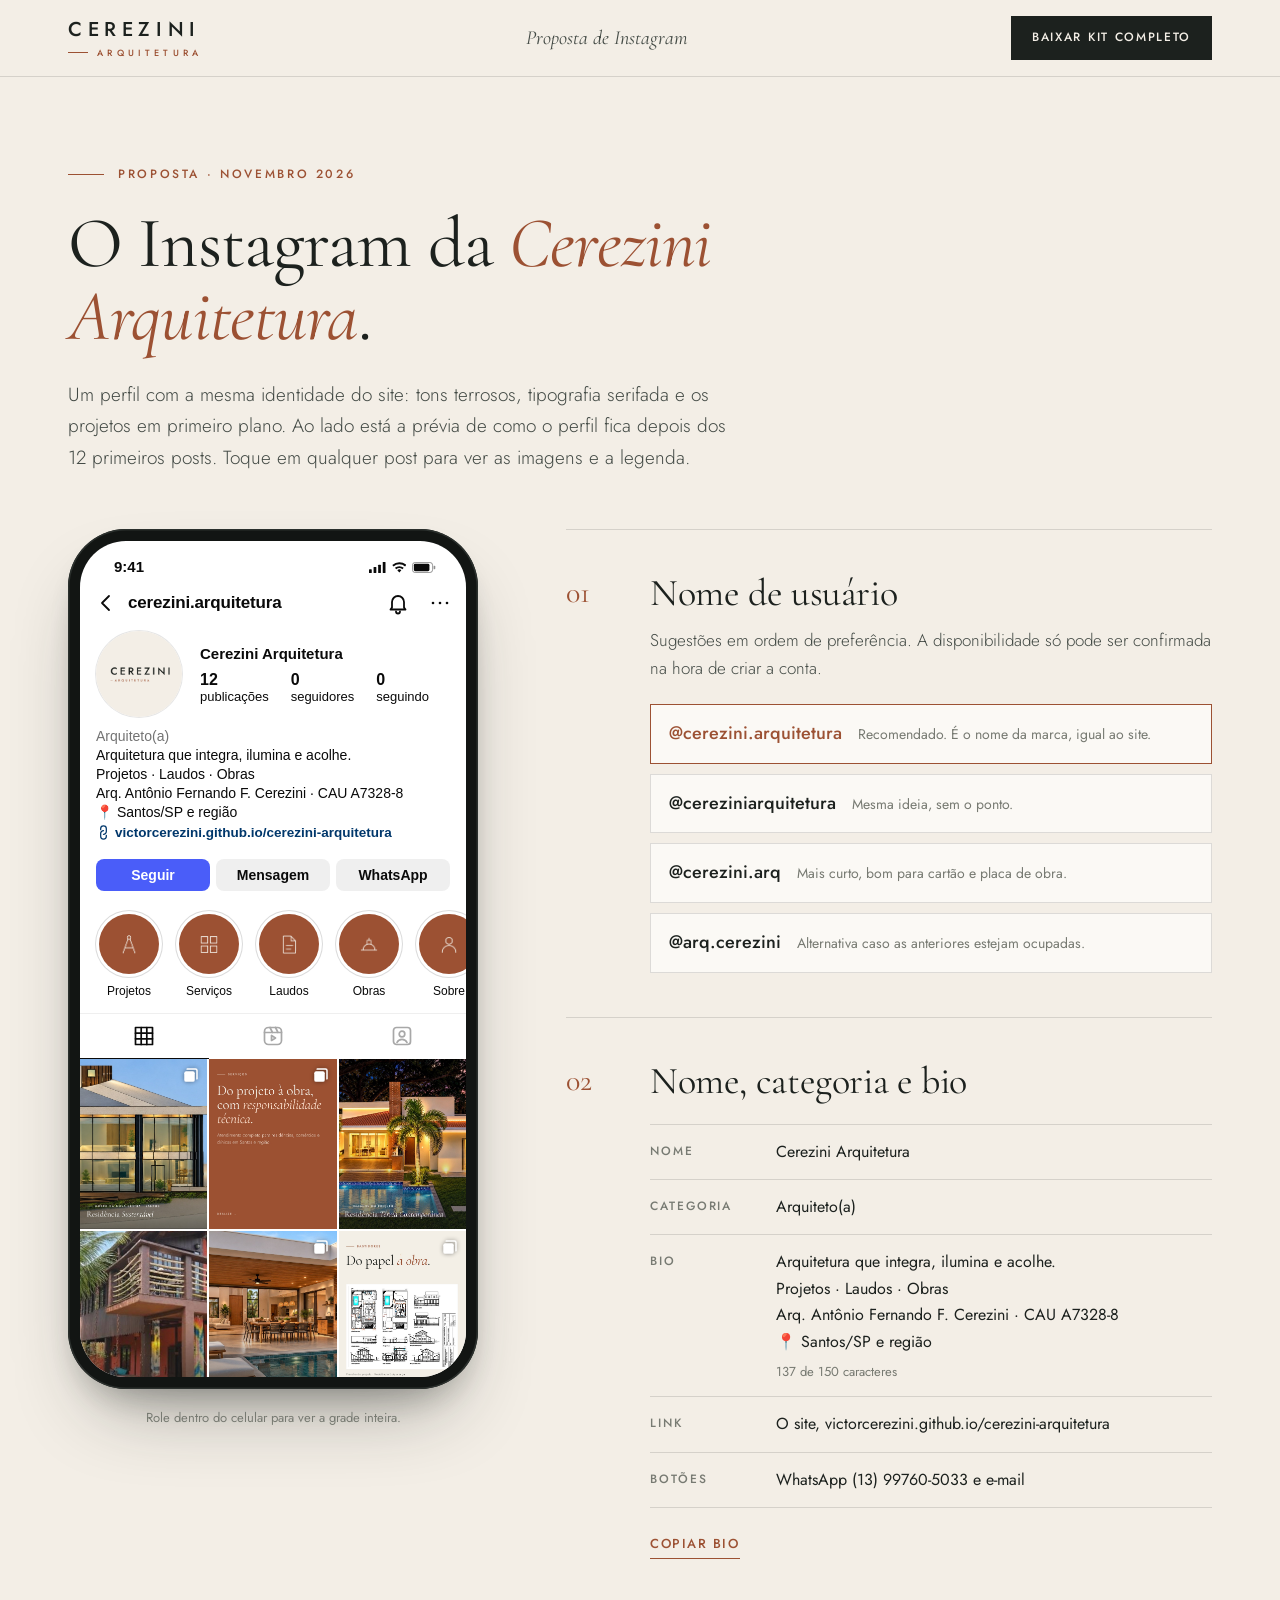
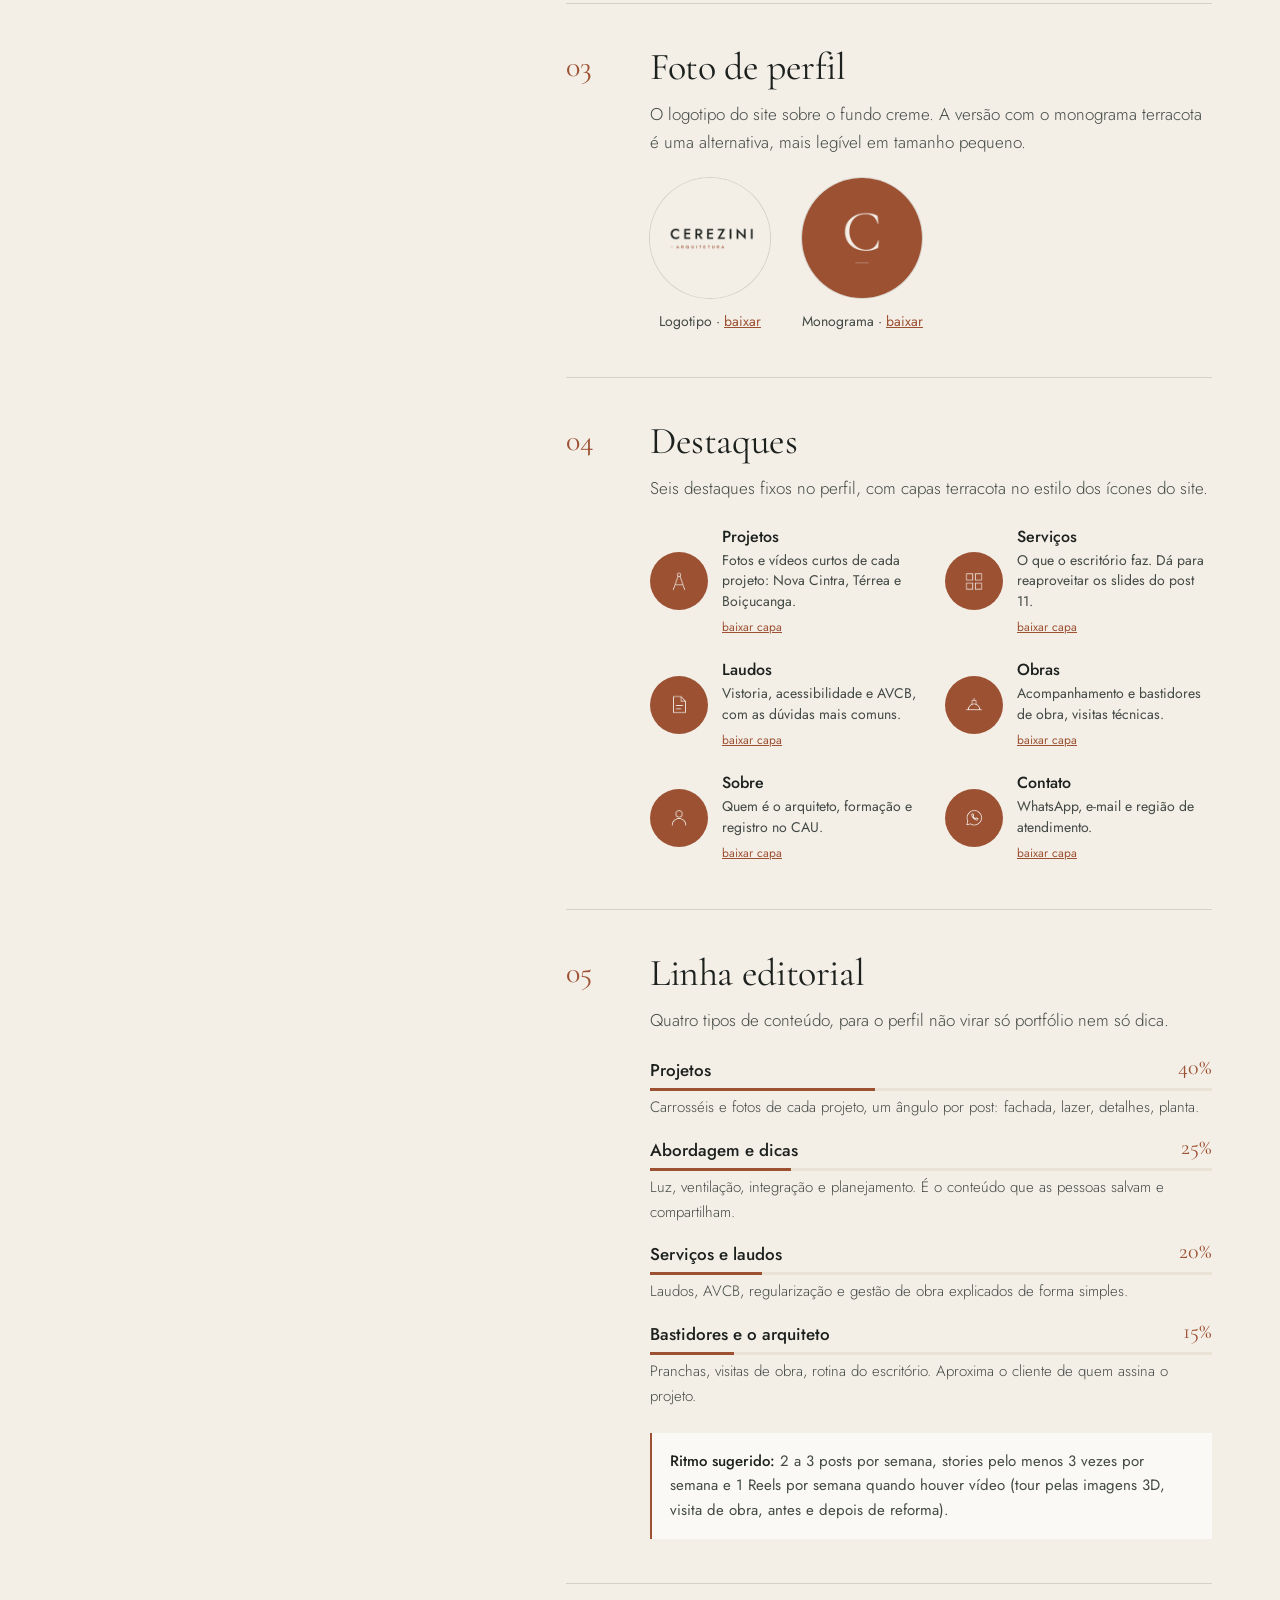
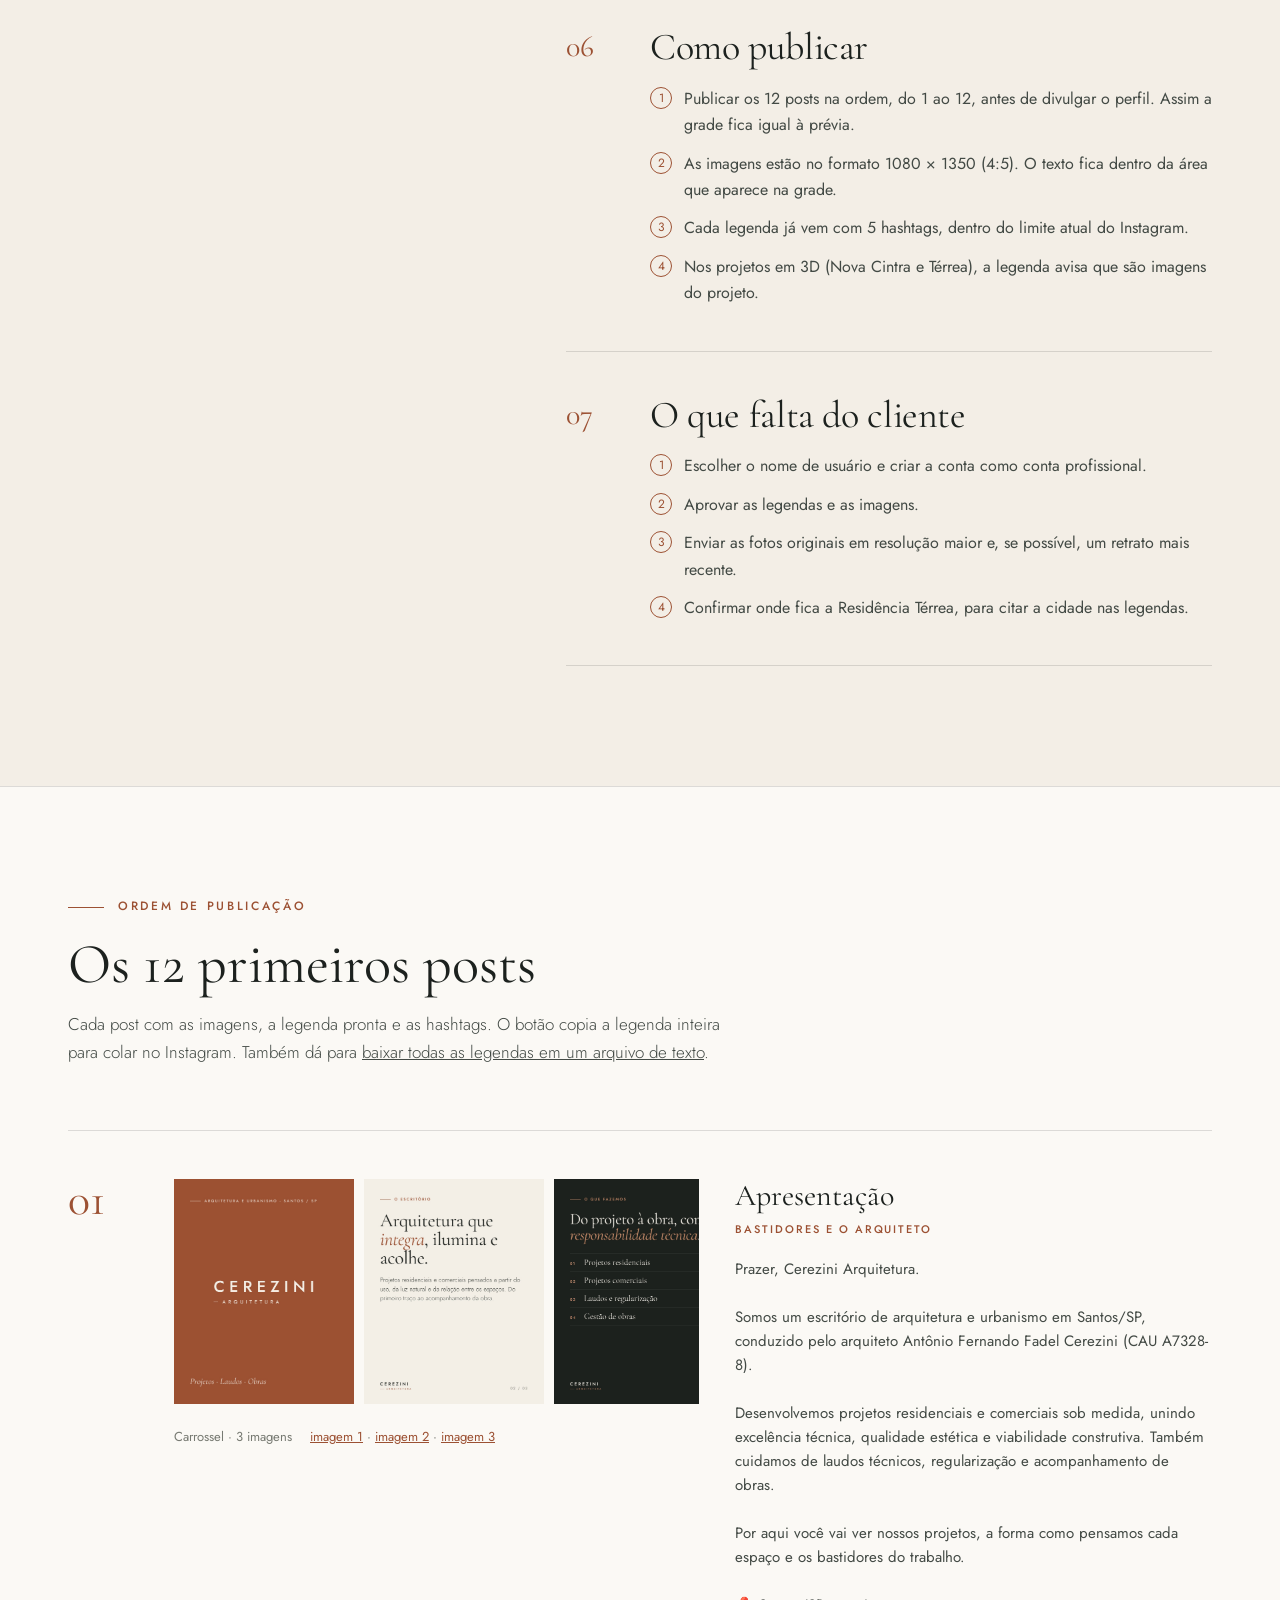
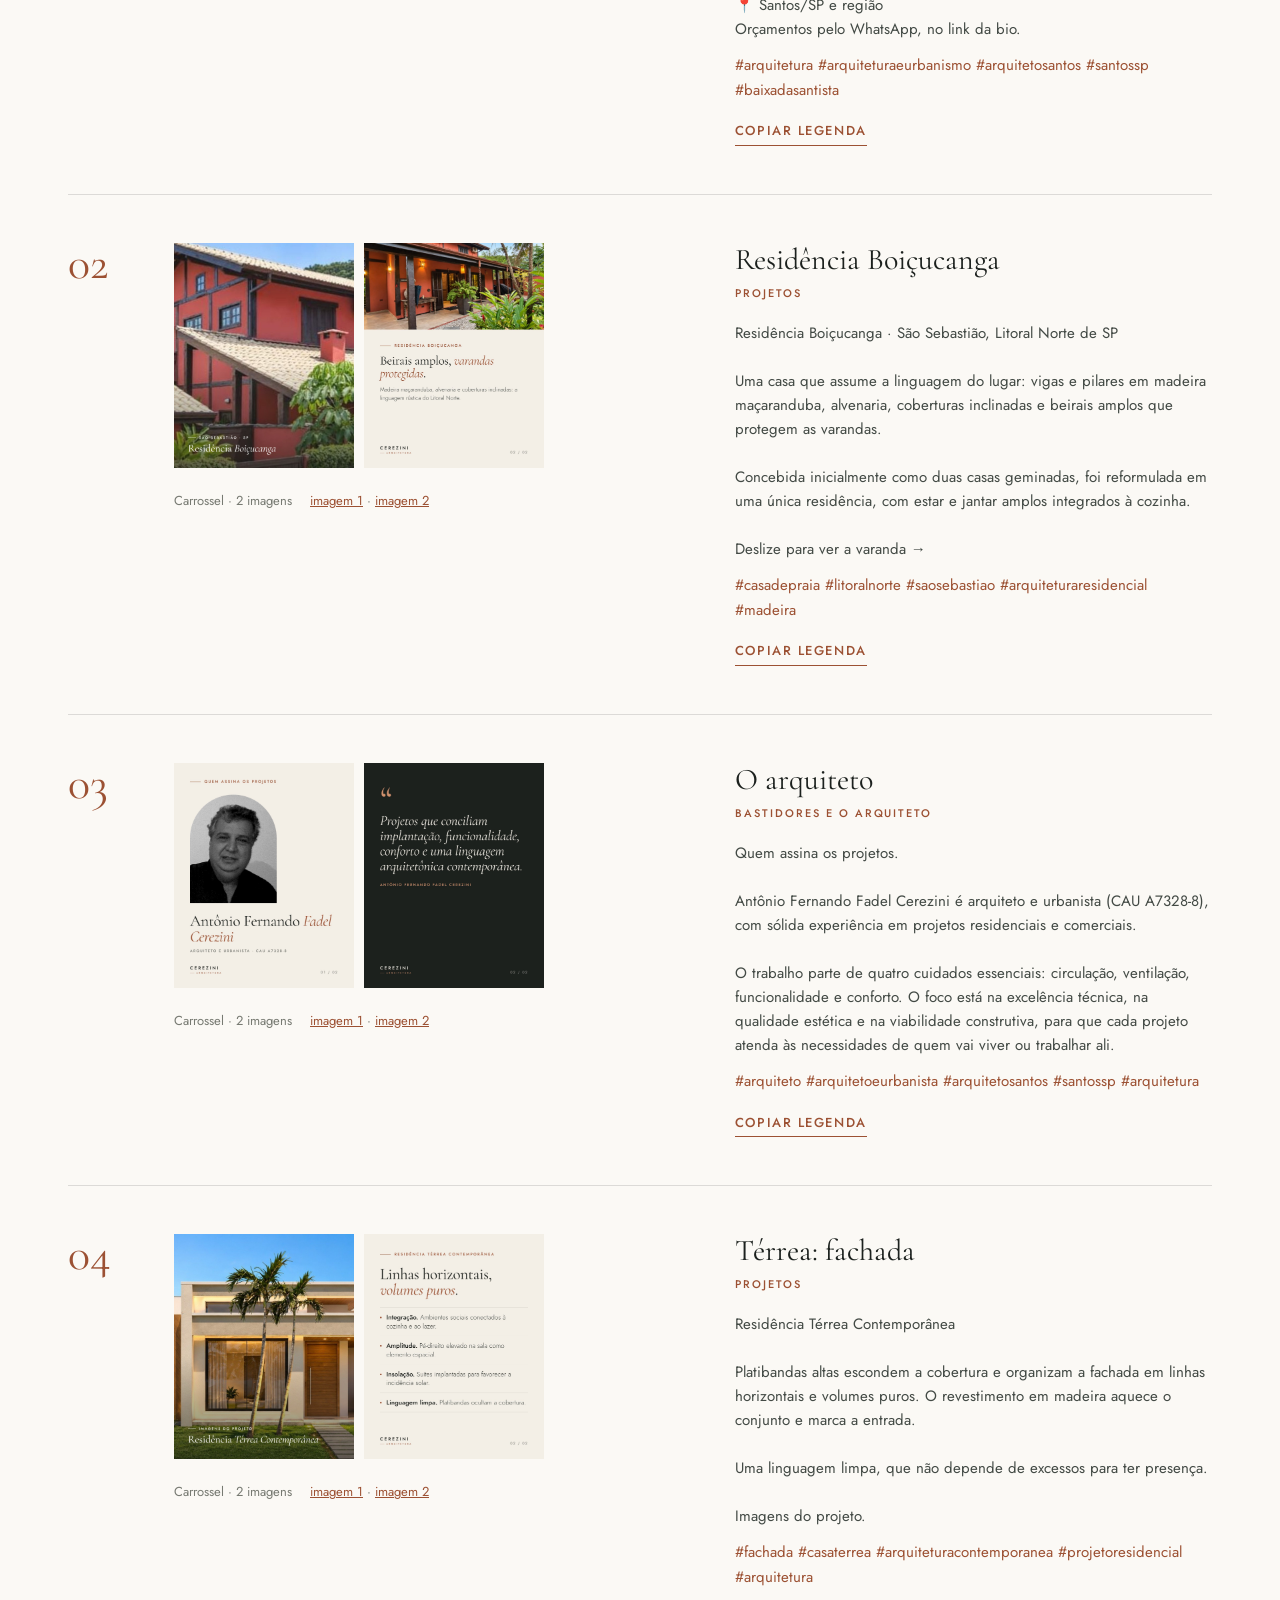
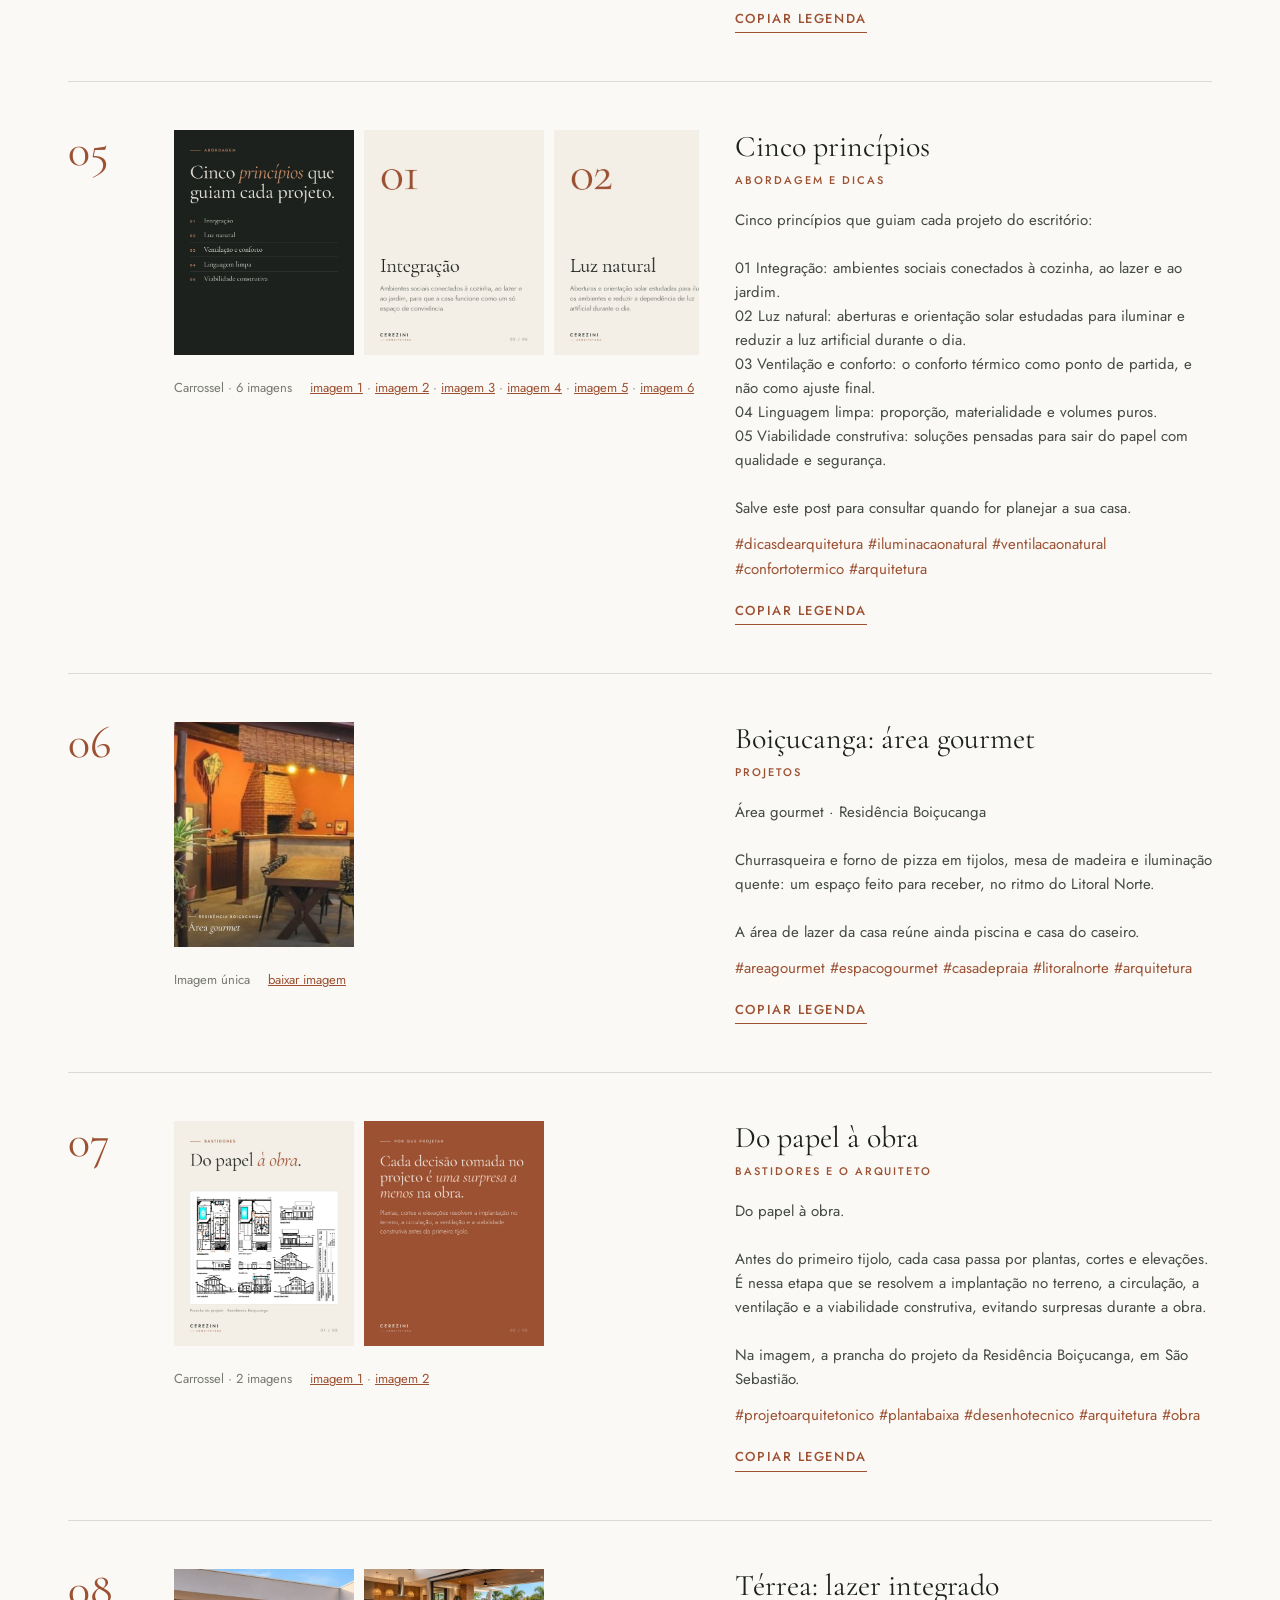
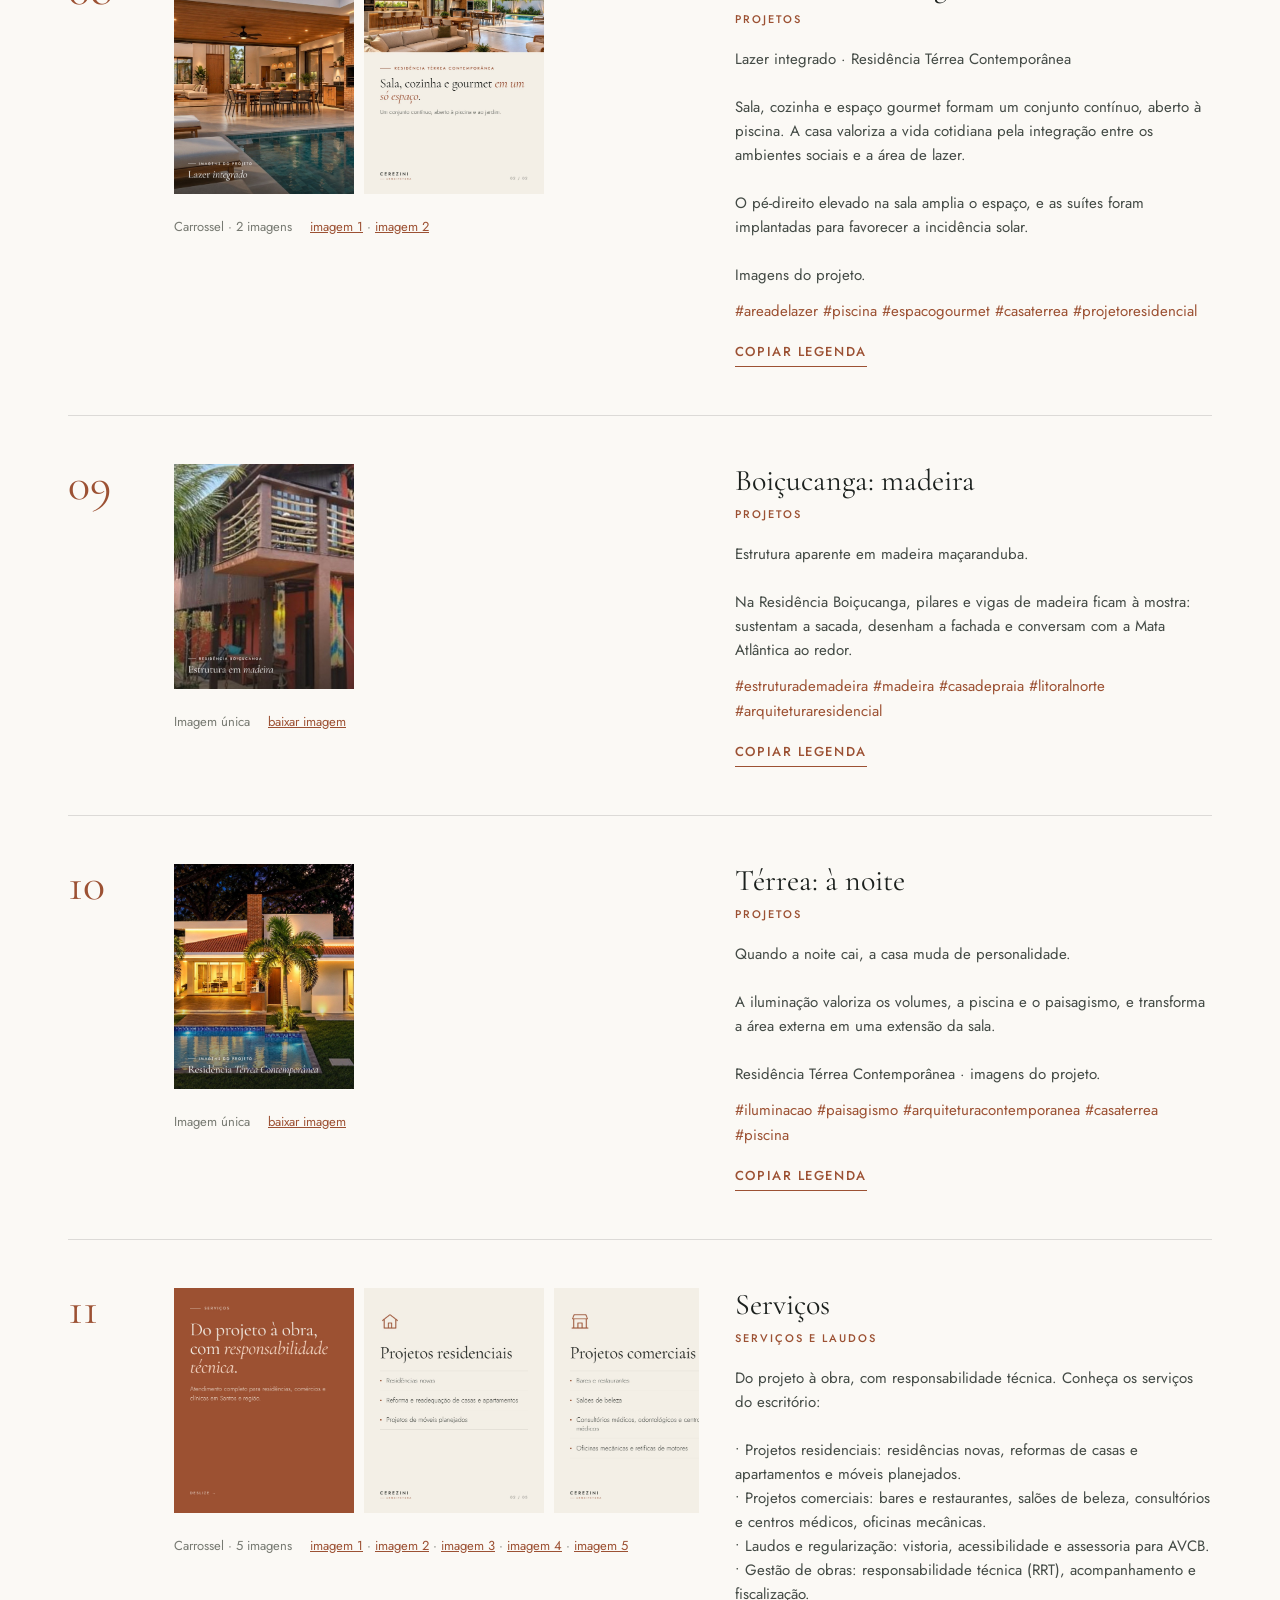
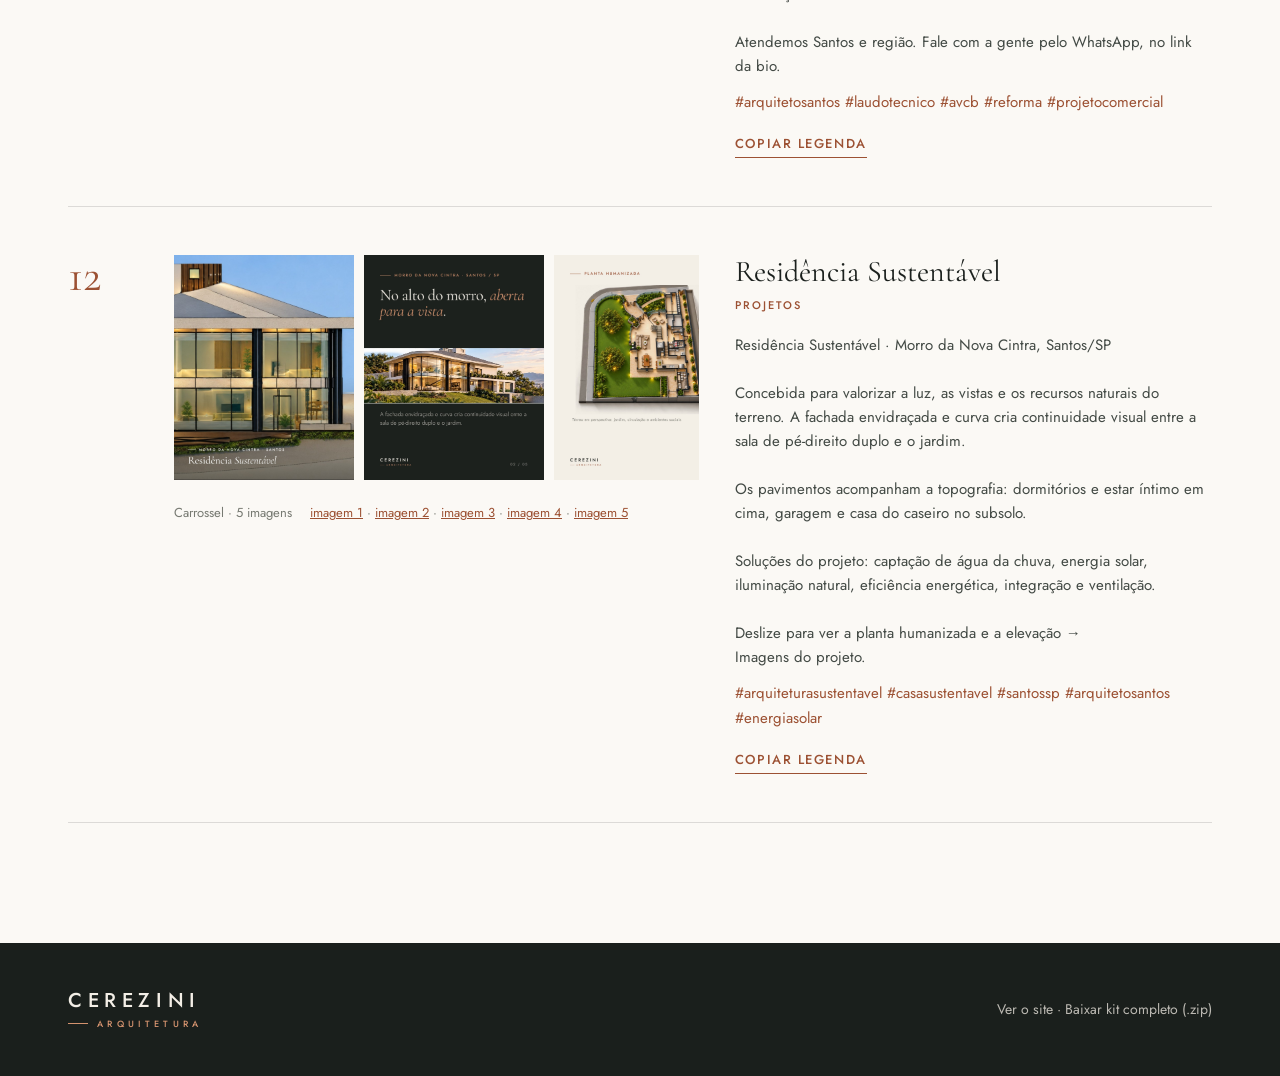
==== instagram/index.html @ b46737a7 "Adiciona a proposta de Instagram em /instagram Prévia do perfil num celular, com a grade dos 12 prim" ====
<!doctype html>
<html lang="pt-BR">
<head>
  <meta charset="utf-8">
  <meta name="viewport" content="width=device-width, initial-scale=1">
  <title>Instagram | Cerezini Arquitetura</title>
  <meta name="description" content="Proposta de perfil no Instagram para a Cerezini Arquitetura: nome de usuário, bio, destaques e os 12 primeiros posts com legendas.">
  <meta name="robots" content="noindex">
  <link rel="preconnect" href="https://fonts.googleapis.com">
  <link rel="preconnect" href="https://fonts.gstatic.com" crossorigin>
  <link href="https://fonts.googleapis.com/css2?family=Cormorant+Garamond:ital,wght@0,400;0,500;1,400&family=Jost:wght@300;400;500&display=swap" rel="stylesheet">
  <link rel="stylesheet" href="css/instagram.css">
</head>
<body>

  <header class="topbar">
    <div class="wrap topbar-inner">
      <a href="../" class="brand" aria-label="Voltar ao site da Cerezini Arquitetura">
        <span class="brand-name">Cerezini</span>
        <span class="brand-sub">Arquitetura</span>
      </a>
      <p class="topbar-tag">Proposta de Instagram</p>
      <a class="btn btn-dark btn-sm" href="kit/cerezini-instagram-kit.zip" download>Baixar kit<span class="btn-long">&nbsp;completo</span></a>
    </div>
  </header>

  <main>
    <section class="wrap intro">
      <p class="eyebrow">Proposta · Novembro 2026</p>
      <h1>O Instagram da <em>Cerezini Arquitetura</em>.</h1>
      <p class="intro-lead">Um perfil com a mesma identidade do site: tons terrosos, tipografia serifada e os projetos em primeiro plano. Ao lado está a prévia de como o perfil fica depois dos 12 primeiros posts. Toque em qualquer post para ver as imagens e a legenda.</p>
    </section>

    <section class="wrap stage">
      <!-- Celular com a prévia do perfil -->
      <div class="phone-col">
        <div class="phone" aria-label="Prévia do perfil no Instagram">
          <div class="phone-screen">
            <div class="ig" id="ig">
              <div class="ig-status" aria-hidden="true">
                <span>9:41</span>
                <span class="ig-status-icons">
                  <svg viewBox="0 0 18 12"><rect x="0" y="8" width="3" height="4" rx=".6"/><rect x="5" y="5.5" width="3" height="6.5" rx=".6"/><rect x="10" y="3" width="3" height="9" rx=".6"/><rect x="15" y="0" width="3" height="12" rx=".6"/></svg>
                  <svg viewBox="0 0 16 12"><path d="M8 11.5l2.2-2.6a3.3 3.3 0 0 0-4.4 0zM3.2 6.4l1.4 1.6a5.2 5.2 0 0 1 6.8 0l1.4-1.6a7.3 7.3 0 0 0-9.6 0zM.3 3.2l1.4 1.6a9.6 9.6 0 0 1 12.6 0l1.4-1.6a11.7 11.7 0 0 0-15.4 0z"/></svg>
                  <svg viewBox="0 0 26 12"><rect x=".5" y=".5" width="22" height="11" rx="3" fill="none" stroke="currentColor" opacity=".45"/><rect x="2" y="2" width="17" height="8" rx="1.6"/><rect x="23.6" y="4" width="1.8" height="4" rx=".8" opacity=".45"/></svg>
                </span>
              </div>

              <div class="ig-nav">
                <svg class="ig-ico" viewBox="0 0 24 24"><path d="M15 5l-7 7 7 7"/></svg>
                <strong class="ig-handle" data-bind="handle"></strong>
                <span class="ig-nav-right">
                  <svg class="ig-ico" viewBox="0 0 24 24"><path d="M6 16.5V11a6 6 0 0 1 12 0v5.5l1.5 2h-15z"/><path d="M10 20.5a2 2 0 0 0 4 0"/></svg>
                  <svg class="ig-ico" viewBox="0 0 24 24"><circle cx="5" cy="12" r="1.3"/><circle cx="12" cy="12" r="1.3"/><circle cx="19" cy="12" r="1.3"/></svg>
                </span>
              </div>

              <div class="ig-head">
                <img class="ig-avatar" data-bind-src="avatar" alt="Foto de perfil com o logotipo Cerezini Arquitetura" width="86" height="86">
                <div class="ig-head-right">
                  <strong class="ig-name" data-bind="name"></strong>
                  <ul class="ig-stats">
                    <li><b id="ig-count">12</b>publicações</li>
                    <li><b>0</b>seguidores</li>
                    <li><b>0</b>seguindo</li>
                  </ul>
                </div>
              </div>

              <div class="ig-bio">
                <p class="ig-cat" data-bind="category"></p>
                <p class="ig-bio-text" data-bind="bio"></p>
                <a class="ig-link" data-bind-href="linkUrl" target="_blank" rel="noopener">
                  <svg viewBox="0 0 24 24"><path d="M10 14a4.5 4.5 0 0 0 6.4 0l3-3a4.5 4.5 0 0 0-6.4-6.4l-1 1"/><path d="M14 10a4.5 4.5 0 0 0-6.4 0l-3 3a4.5 4.5 0 0 0 6.4 6.4l1-1"/></svg>
                  <span data-bind="link"></span>
                </a>
              </div>

              <div class="ig-actions">
                <button type="button" class="ig-btn ig-btn-primary">Seguir</button>
                <button type="button" class="ig-btn">Mensagem</button>
                <a class="ig-btn" data-bind-href="whatsapp" target="_blank" rel="noopener">WhatsApp</a>
              </div>

              <ul class="ig-highlights" id="ig-highlights"></ul>

              <div class="ig-tabs" aria-hidden="true">
                <span class="on"><svg viewBox="0 0 24 24"><rect x="3.5" y="3.5" width="17" height="17"/><path d="M9.2 3.5v17M14.8 3.5v17M3.5 9.2h17M3.5 14.8h17"/></svg></span>
                <span><svg viewBox="0 0 24 24"><rect x="3.5" y="3.5" width="17" height="17" rx="4"/><path d="M3.5 8.5h17M9 3.5l2.5 5M14.5 3.5l2.5 5"/><path d="M10.5 11.5v5l4-2.5z"/></svg></span>
                <span><svg viewBox="0 0 24 24"><rect x="3.5" y="3.5" width="17" height="17" rx="3"/><circle cx="12" cy="10" r="2.8"/><path d="M7 18.5a5.5 5.5 0 0 1 10 0"/></svg></span>
              </div>

              <div class="ig-grid" id="ig-grid"></div>
            </div>
          </div>
        </div>
        <p class="phone-note">Role dentro do celular para ver a grade inteira.</p>
      </div>

      <!-- Proposta -->
      <div class="plan">
        <article class="block">
          <span class="block-num">01</span>
          <div>
            <h2>Nome de usuário</h2>
            <p>Sugestões em ordem de preferência. A disponibilidade só pode ser confirmada na hora de criar a conta.</p>
            <ol class="handles" id="handles"></ol>
          </div>
        </article>

        <article class="block">
          <span class="block-num">02</span>
          <div>
            <h2>Nome, categoria e bio</h2>
            <dl class="fields">
              <div><dt>Nome</dt><dd data-bind="name"></dd></div>
              <div><dt>Categoria</dt><dd data-bind="category"></dd></div>
              <div><dt>Bio</dt><dd><span class="bio-pre" data-bind="bio"></span><small id="bio-count"></small></dd></div>
              <div><dt>Link</dt><dd>O site, <span data-bind="link"></span></dd></div>
              <div><dt>Botões</dt><dd>WhatsApp (13) 99760-5033 e e-mail</dd></div>
            </dl>
            <button type="button" class="link-btn" data-copy="bio">Copiar bio</button>
          </div>
        </article>

        <article class="block">
          <span class="block-num">03</span>
          <div>
            <h2>Foto de perfil</h2>
            <p>O logotipo do site sobre o fundo creme. A versão com o monograma terracota é uma alternativa, mais legível em tamanho pequeno.</p>
            <div class="avatars">
              <figure><img src="perfil/perfil.png" alt="Foto de perfil com o logotipo Cerezini Arquitetura em fundo creme" width="120" height="120" loading="lazy"><figcaption>Logotipo · <a href="perfil/perfil.png" download>baixar</a></figcaption></figure>
              <figure><img src="perfil/perfil-monograma.png" alt="Foto de perfil alternativa com a letra C em fundo terracota" width="120" height="120" loading="lazy"><figcaption>Monograma · <a href="perfil/perfil-monograma.png" download>baixar</a></figcaption></figure>
            </div>
          </div>
        </article>

        <article class="block">
          <span class="block-num">04</span>
          <div>
            <h2>Destaques</h2>
            <p>Seis destaques fixos no perfil, com capas terracota no estilo dos ícones do site.</p>
            <ul class="hl-list" id="hl-list"></ul>
          </div>
        </article>

        <article class="block">
          <span class="block-num">05</span>
          <div>
            <h2>Linha editorial</h2>
            <p>Quatro tipos de conteúdo, para o perfil não virar só portfólio nem só dica.</p>
            <ul class="pillars" id="pillars"></ul>
            <p class="rhythm"><strong>Ritmo sugerido:</strong> 2 a 3 posts por semana, stories pelo menos 3 vezes por semana e 1 Reels por semana quando houver vídeo (tour pelas imagens 3D, visita de obra, antes e depois de reforma).</p>
          </div>
        </article>

        <article class="block">
          <span class="block-num">06</span>
          <div>
            <h2>Como publicar</h2>
            <ul class="steps">
              <li>Publicar os 12 posts na ordem, do 1 ao 12, antes de divulgar o perfil. Assim a grade fica igual à prévia.</li>
              <li>As imagens estão no formato 1080 × 1350 (4:5). O texto fica dentro da área que aparece na grade.</li>
              <li>Cada legenda já vem com 5 hashtags, dentro do limite atual do Instagram.</li>
              <li>Nos projetos em 3D (Nova Cintra e Térrea), a legenda avisa que são imagens do projeto.</li>
            </ul>
          </div>
        </article>

        <article class="block">
          <span class="block-num">07</span>
          <div>
            <h2>O que falta do cliente</h2>
            <ul class="steps">
              <li>Escolher o nome de usuário e criar a conta como conta profissional.</li>
              <li>Aprovar as legendas e as imagens.</li>
              <li>Enviar as fotos originais em resolução maior e, se possível, um retrato mais recente.</li>
              <li>Confirmar onde fica a Residência Térrea, para citar a cidade nas legendas.</li>
            </ul>
          </div>
        </article>
      </div>
    </section>

    <!-- Posts com legendas -->
    <section class="posts-section">
      <div class="wrap">
        <header class="posts-head">
          <p class="eyebrow">Ordem de publicação</p>
          <h2>Os 12 primeiros posts</h2>
          <p>Cada post com as imagens, a legenda pronta e as hashtags. O botão copia a legenda inteira para colar no Instagram. Também dá para <a href="kit/perfil-e-legendas.txt" download>baixar todas as legendas em um arquivo de texto</a>.</p>
        </header>
        <ol class="post-list" id="post-list"></ol>
      </div>
    </section>
  </main>

  <footer class="foot">
    <div class="wrap foot-inner">
      <a href="../" class="brand brand-light" aria-label="Cerezini Arquitetura">
        <span class="brand-name">Cerezini</span>
        <span class="brand-sub">Arquitetura</span>
      </a>
      <p><a href="../">Ver o site</a> · <a href="kit/cerezini-instagram-kit.zip" download>Baixar kit completo (.zip)</a></p>
    </div>
  </footer>

  <!-- Visualizador de post -->
  <div class="viewer" id="viewer" hidden>
    <div class="viewer-backdrop" data-close></div>
    <div class="viewer-box" role="dialog" aria-modal="true" aria-labelledby="viewer-title">
      <div class="viewer-media">
        <div class="viewer-track" id="viewer-track"></div>
        <button type="button" class="viewer-arrow prev" id="viewer-prev" aria-label="Imagem anterior"><svg viewBox="0 0 24 24"><path d="M15 5l-7 7 7 7"/></svg></button>
        <button type="button" class="viewer-arrow next" id="viewer-next" aria-label="Próxima imagem"><svg viewBox="0 0 24 24"><path d="M9 5l7 7-7 7"/></svg></button>
        <div class="viewer-dots" id="viewer-dots"></div>
      </div>
      <div class="viewer-side">
        <div class="viewer-user">
          <img data-bind-src="avatar" alt="" width="32" height="32">
          <strong data-bind="handle"></strong>
          <span class="viewer-num" id="viewer-num"></span>
        </div>
        <h3 class="sr-only" id="viewer-title"></h3>
        <div class="viewer-caption" id="viewer-caption"></div>
        <div class="viewer-tools">
          <button type="button" class="link-btn" id="viewer-copy">Copiar legenda</button>
        </div>
      </div>
      <button type="button" class="viewer-close" data-close aria-label="Fechar"><svg viewBox="0 0 24 24"><path d="M6 6l12 12M18 6L6 18"/></svg></button>
    </div>
  </div>

  <div class="toast" id="toast" role="status" aria-live="polite"></div>

  <script src="js/data.js"></script>
  <script src="js/instagram.js"></script>
</body>
</html>
---- instagram/css/instagram.css ----
/* =========================================================
   Cerezini Arquitetura — Proposta de Instagram
   Mesma identidade do site: creme, terracota, serifada
   ========================================================= */

:root {
  --paper:      #F3EEE6;
  --paper-2:    #EAE2D5;
  --paper-3:    #FBF9F5;
  --ink:        #1C211E;
  --ink-2:      #434A45;
  --muted:      #777A72;
  --terra:      #9C5133;
  --terra-dark: #7E3F27;
  --terra-soft: #D3926E;
  --dark:       #1A1F1C;
  --line:       rgba(28, 33, 30, .14);

  --serif: "Cormorant Garamond", "Times New Roman", serif;
  --sans:  "Jost", "Helvetica Neue", Arial, sans-serif;
  --ui:    -apple-system, BlinkMacSystemFont, "Segoe UI", Roboto, Helvetica, Arial, sans-serif;
  --ease:  cubic-bezier(.2, .7, .2, 1);
}

*, *::before, *::after { box-sizing: border-box; }
html { -webkit-text-size-adjust: 100%; }
body {
  margin: 0;
  background: var(--paper);
  color: var(--ink);
  font-family: var(--sans);
  font-size: 17px;
  line-height: 1.65;
  -webkit-font-smoothing: antialiased;
}
img { display: block; max-width: 100%; height: auto; }
a { color: inherit; }
ul, ol { list-style: none; margin: 0; padding: 0; }
h1, h2, h3, p, figure, dl, dd { margin: 0; }
button { font: inherit; color: inherit; }
.sr-only { position: absolute; width: 1px; height: 1px; overflow: hidden; clip: rect(0 0 0 0); white-space: nowrap; }

.wrap { width: 100%; max-width: 1240px; margin: 0 auto; padding: 0 48px; }

/* ---------- Marca ---------- */
.brand { display: inline-flex; flex-direction: column; align-items: flex-start; line-height: 1; text-decoration: none; color: var(--ink); }
.brand-name { font-weight: 500; font-size: 20px; letter-spacing: .28em; margin-right: -.28em; text-transform: uppercase; }
.brand-sub { display: flex; align-items: center; gap: 9px; margin-top: 8px; font-size: 9px; font-weight: 500; letter-spacing: .48em; text-transform: uppercase; color: var(--terra); }
.brand-sub::before { content: ""; width: 20px; height: 1px; background: currentColor; }
.brand-light { color: var(--paper); }
.brand-light .brand-sub { color: var(--terra-soft); }

/* ---------- Botões ---------- */
.btn {
  display: inline-flex; align-items: center; justify-content: center;
  padding: 14px 26px; border: 1px solid transparent;
  font-size: 13px; font-weight: 500; letter-spacing: .14em; text-transform: uppercase;
  text-decoration: none; cursor: pointer; transition: background .3s, color .3s;
}
.btn-sm { padding: 11px 20px; font-size: 12px; }
.btn-dark { background: var(--ink); color: var(--paper); }
.btn-dark:hover { background: var(--terra); }
.link-btn {
  background: none; border: 0; padding: 0; cursor: pointer;
  font-size: 13px; font-weight: 500; letter-spacing: .12em; text-transform: uppercase;
  color: var(--terra); border-bottom: 1px solid currentColor; padding-bottom: 3px;
}
.link-btn:hover { color: var(--terra-dark); }

.eyebrow {
  display: flex; align-items: center; gap: 14px;
  font-size: 12px; font-weight: 500; letter-spacing: .22em; text-transform: uppercase; color: var(--terra);
}
.eyebrow::before { content: ""; width: 36px; height: 1px; background: currentColor; }

/* ---------- Topo ---------- */
.topbar { border-bottom: 1px solid var(--line); background: var(--paper); position: sticky; top: 0; z-index: 20; }
.topbar-inner { display: flex; align-items: center; justify-content: space-between; gap: 24px; height: 76px; }
.topbar-tag { font-family: var(--serif); font-style: italic; font-size: 20px; color: var(--ink-2); }

/* ---------- Intro ---------- */
.intro { padding-top: 88px; padding-bottom: 56px; }
.intro h1 { font-family: var(--serif); font-weight: 400; font-size: clamp(40px, 5.6vw, 76px); line-height: 1.02; letter-spacing: -.012em; margin-top: 22px; max-width: 900px; }
.intro h1 em { font-style: italic; color: var(--terra); }
.intro-lead { margin-top: 26px; max-width: 680px; color: var(--ink-2); font-weight: 300; font-size: 19px; }

/* ---------- Palco: celular + proposta ---------- */
.stage { display: grid; grid-template-columns: 410px 1fr; gap: 88px; align-items: start; padding-bottom: 120px; }
.phone-col { position: sticky; top: 104px; min-width: 0; }
.phone {
  width: 410px; height: 860px; padding: 12px;
  background: #121513; border-radius: 58px;
  box-shadow: 0 0 0 1.5px #2b302d inset, 0 40px 80px -30px rgba(28, 33, 30, .45), 0 18px 36px -18px rgba(28, 33, 30, .35);
}
.phone-screen { width: 100%; height: 100%; border-radius: 46px; overflow: hidden; background: #fff; position: relative; }
.phone-note { margin-top: 18px; text-align: center; font-size: 13px; color: var(--muted); }

/* ---------- Interface do perfil ---------- */
.ig { height: 100%; overflow-y: auto; overscroll-behavior: contain; font-family: var(--ui); color: #0a0a0a; font-size: 14px; line-height: 1.35; scrollbar-width: none; }
.ig::-webkit-scrollbar { display: none; }
.ig svg { display: block; }
.ig-status { display: flex; justify-content: space-between; align-items: center; padding: 16px 30px 6px 34px; font-weight: 600; font-size: 15px; }
.ig-status-icons { display: flex; gap: 6px; align-items: center; }
.ig-status-icons svg { height: 11px; width: auto; fill: currentColor; }
.ig-nav { display: flex; align-items: center; gap: 10px; padding: 8px 14px 10px; }
.ig-ico { width: 24px; height: 24px; fill: none; stroke: currentColor; stroke-width: 1.8; stroke-linecap: round; stroke-linejoin: round; }
.ig-nav .ig-ico circle { fill: currentColor; stroke: none; }
.ig-handle { flex: 1; font-size: 17px; font-weight: 700; letter-spacing: -.01em; }
.ig-nav-right { display: flex; gap: 18px; }

.ig-head { display: flex; align-items: center; gap: 18px; padding: 6px 16px 10px; }
.ig-avatar { width: 86px; height: 86px; border-radius: 50%; object-fit: cover; flex: none; box-shadow: 0 0 0 1px rgba(0, 0, 0, .1); }
.ig-head-right { flex: 1; min-width: 0; }
.ig-name { display: block; font-size: 15px; font-weight: 600; margin-bottom: 6px; }
.ig-stats { display: flex; gap: 22px; }
.ig-stats li { display: flex; flex-direction: column; font-size: 13px; line-height: 1.2; }
.ig-stats b { font-size: 16px; font-weight: 600; }

.ig-bio { padding: 0 16px; font-size: 14px; }
.ig-cat { color: #737373; }
.ig-bio-text { white-space: pre-line; }
.ig-link { display: inline-flex; align-items: center; gap: 4px; margin-top: 2px; color: #00376b; font-weight: 600; text-decoration: none; font-size: 13.5px; max-width: 100%; }
.ig-link span { overflow: hidden; text-overflow: ellipsis; white-space: nowrap; }
.ig-link svg { width: 15px; height: 15px; flex: none; fill: none; stroke: currentColor; stroke-width: 2; stroke-linecap: round; transform: rotate(-45deg); }

.ig-actions { display: grid; grid-template-columns: 1fr 1fr 1fr; gap: 6px; padding: 14px 16px 4px; }
.ig-btn { display: flex; align-items: center; justify-content: center; height: 32px; border: 0; border-radius: 8px; background: #efefef; font-family: var(--ui); font-size: 14px; font-weight: 600; text-decoration: none; color: #0a0a0a; cursor: default; }
a.ig-btn { cursor: pointer; }
.ig-btn-primary { background: #4a5df9; color: #fff; }

.ig-highlights { display: flex; gap: 14px; padding: 16px 16px 14px; overflow-x: auto; scrollbar-width: none; }
.ig-highlights::-webkit-scrollbar { display: none; }
.ig-highlights li { flex: none; width: 66px; text-align: center; font-size: 12px; }
.ig-highlights .ring { width: 66px; height: 66px; border-radius: 50%; padding: 3px; box-shadow: 0 0 0 1px #dbdbdb; margin-bottom: 6px; }
.ig-highlights img { width: 100%; height: 100%; border-radius: 50%; object-fit: cover; }

.ig-tabs { display: grid; grid-template-columns: repeat(3, 1fr); border-top: 1px solid #efefef; }
.ig-tabs span { display: flex; justify-content: center; padding: 10px 0; color: #a8a8a8; border-bottom: 1px solid transparent; }
.ig-tabs span.on { color: #0a0a0a; border-bottom-color: #0a0a0a; }
.ig-tabs svg { width: 24px; height: 24px; fill: none; stroke: currentColor; stroke-width: 1.7; stroke-linejoin: round; stroke-linecap: round; }

.ig-grid { display: grid; grid-template-columns: repeat(3, 1fr); gap: 2px; padding-bottom: 24px; }
.ig-tile { position: relative; aspect-ratio: 3 / 4; border: 0; padding: 0; background: #eee; cursor: pointer; overflow: hidden; }
.ig-tile img { width: 100%; height: 100%; object-fit: cover; transition: transform .5s var(--ease), filter .3s; }
.ig-tile:hover img { filter: brightness(.88); }
.ig-tile:focus-visible { outline: 3px solid var(--terra); outline-offset: -3px; }
.ig-tile .multi { position: absolute; top: 7px; right: 7px; width: 18px; height: 18px; fill: #fff; filter: drop-shadow(0 0 2px rgba(0, 0, 0, .45)); }

/* ---------- Blocos da proposta ---------- */
.plan { display: grid; gap: 0; border-top: 1px solid var(--line); }
.block { display: grid; grid-template-columns: 64px 1fr; gap: 20px; padding: 44px 0; border-bottom: 1px solid var(--line); }
.block-num { font-family: var(--serif); font-size: 30px; line-height: 1; color: var(--terra); padding-top: 4px; }
.block h2 { font-family: var(--serif); font-weight: 400; font-size: 38px; line-height: 1.05; letter-spacing: -.01em; }
.block h2 + p { margin-top: 12px; color: var(--ink-2); font-weight: 300; }

.handles { margin-top: 22px; display: grid; gap: 10px; }
.handles li { display: flex; flex-wrap: wrap; align-items: baseline; gap: 6px 16px; padding: 14px 18px; background: var(--paper-3); border: 1px solid var(--line); }
.handles strong { font-weight: 500; font-size: 18px; }
.handles span { font-size: 14px; color: var(--muted); }
.handles li:first-child { border-color: var(--terra); }
.handles li:first-child strong { color: var(--terra); }

.fields { margin: 22px 0 20px; border-top: 1px solid var(--line); }
.fields > div { display: grid; grid-template-columns: 110px 1fr; gap: 16px; padding: 14px 0; border-bottom: 1px solid var(--line); }
.fields dt { font-size: 12px; font-weight: 500; letter-spacing: .16em; text-transform: uppercase; color: var(--muted); padding-top: 3px; }
.fields dd { font-size: 16px; overflow-wrap: anywhere; }
.bio-pre { display: block; white-space: pre-line; }
.fields small { display: block; margin-top: 6px; font-size: 13px; color: var(--muted); }

.avatars { display: flex; flex-wrap: wrap; gap: 32px; margin-top: 22px; }
.avatars img { width: 120px; height: 120px; border-radius: 50%; box-shadow: 0 0 0 1px var(--line); }
.avatars figcaption { margin-top: 12px; font-size: 14px; color: var(--ink-2); text-align: center; }
.avatars a { color: var(--terra); }

.hl-list { margin-top: 22px; display: grid; grid-template-columns: repeat(2, 1fr); gap: 18px 28px; }
.hl-list li { display: grid; grid-template-columns: 58px 1fr; gap: 14px; align-items: center; }
.hl-list img { width: 58px; height: 58px; border-radius: 50%; object-fit: cover; }
.hl-list strong { display: block; font-weight: 500; font-size: 16px; }
.hl-list span { display: block; font-size: 14px; line-height: 1.45; color: var(--ink-2); }
.hl-list a { font-size: 12px; color: var(--terra); }

.pillars { margin-top: 22px; display: grid; gap: 16px; }
.pillars li { display: grid; grid-template-columns: 1fr auto; gap: 4px 20px; }
.pillars strong { font-weight: 500; }
.pillars em { font-style: normal; font-family: var(--serif); font-size: 22px; color: var(--terra); line-height: 1; }
.pillars .bar { grid-column: 1 / -1; height: 3px; background: var(--paper-2); position: relative; }
.pillars .bar i { position: absolute; inset: 0 auto 0 0; background: var(--terra); }
.pillars p { grid-column: 1 / -1; font-size: 15px; color: var(--ink-2); font-weight: 300; }
.rhythm { margin-top: 24px; font-size: 15px; color: var(--ink-2); padding: 16px 18px; background: var(--paper-3); border-left: 2px solid var(--terra); }
.rhythm strong { font-weight: 500; color: var(--ink); }

.steps { margin-top: 18px; display: grid; gap: 12px; counter-reset: s; }
.steps li { position: relative; padding-left: 34px; color: var(--ink-2); font-size: 16px; }
.steps li::before { counter-increment: s; content: counter(s); position: absolute; left: 0; top: 1px; width: 22px; height: 22px; border-radius: 50%; border: 1px solid var(--terra); color: var(--terra); font-size: 12px; display: grid; place-items: center; line-height: 1; }

/* ---------- Lista de posts ---------- */
.posts-section { background: var(--paper-3); border-top: 1px solid var(--line); padding: 110px 0 120px; }
.posts-head { max-width: 680px; }
.posts-head h2 { font-family: var(--serif); font-weight: 400; font-size: clamp(38px, 4.4vw, 60px); line-height: 1.04; margin-top: 18px; }
.posts-head p:last-child { margin-top: 16px; color: var(--ink-2); font-weight: 300; }

.post-list { margin-top: 64px; display: grid; gap: 0; border-top: 1px solid var(--line); }
.post { display: grid; grid-template-columns: 70px minmax(0, 1.1fr) minmax(0, 1fr); gap: 36px; padding: 48px 0; border-bottom: 1px solid var(--line); }
.post-n { font-family: var(--serif); font-size: 46px; line-height: .9; color: var(--terra); }
.post-media { min-width: 0; }
.post-strip { display: flex; gap: 10px; overflow-x: auto; padding-bottom: 10px; scroll-snap-type: x mandatory; scrollbar-width: thin; }
.post-strip button { flex: none; width: 180px; aspect-ratio: 4 / 5; padding: 0; border: 0; background: var(--paper-2); cursor: zoom-in; scroll-snap-align: start; }
.post-strip img { width: 100%; height: 100%; object-fit: cover; }
.post-strip button:focus-visible { outline: 3px solid var(--terra); outline-offset: 2px; }
.post-meta { display: flex; flex-wrap: wrap; gap: 6px 18px; margin-top: 12px; font-size: 13px; color: var(--muted); }
.post-meta a { color: var(--terra); }
.post-text h3 { font-family: var(--serif); font-weight: 400; font-size: 30px; line-height: 1.1; }
.post-pillar { display: inline-block; margin-top: 8px; font-size: 11px; font-weight: 500; letter-spacing: .18em; text-transform: uppercase; color: var(--terra); }
.post-caption { margin-top: 16px; white-space: pre-line; font-size: 15px; line-height: 1.6; color: var(--ink-2); }
.post-tags { margin-top: 12px; font-size: 15px; color: var(--terra); overflow-wrap: anywhere; }
.post-text .link-btn { margin-top: 18px; }

/* ---------- Rodapé ---------- */
.foot { background: var(--dark); color: var(--paper); padding: 48px 0; }
.foot-inner { display: flex; justify-content: space-between; align-items: center; gap: 24px; flex-wrap: wrap; }
.foot p { font-size: 14px; color: rgba(243, 238, 230, .75); }
.foot a { text-decoration: none; }
.foot p a:hover { color: var(--terra-soft); }

/* ---------- Visualizador ---------- */
.viewer { position: fixed; inset: 0; z-index: 50; display: grid; place-items: center; padding: 32px; }
.viewer[hidden] { display: none; }
.viewer-backdrop { position: absolute; inset: 0; background: rgba(20, 24, 22, .82); }
.viewer-box { position: relative; display: grid; grid-template-columns: auto 380px; max-width: 1080px; width: auto; max-height: calc(100vh - 64px); background: #fff; font-family: var(--ui); }
.viewer-media { position: relative; overflow: hidden; background: #000; aspect-ratio: 4 / 5; height: min(calc(100vh - 64px), 860px); max-width: calc(100vw - 64px - 380px); }
.viewer-track { display: flex; height: 100%; transition: transform .45s var(--ease); }
.viewer-track img { flex: none; width: 100%; height: 100%; object-fit: contain; }
.viewer-arrow { position: absolute; top: 50%; transform: translateY(-50%); width: 34px; height: 34px; border-radius: 50%; border: 0; background: rgba(255, 255, 255, .88); display: grid; place-items: center; cursor: pointer; box-shadow: 0 2px 8px rgba(0, 0, 0, .2); }
.viewer-arrow svg { width: 18px; height: 18px; fill: none; stroke: #111; stroke-width: 2.2; stroke-linecap: round; stroke-linejoin: round; }
.viewer-arrow.prev { left: 12px; }
.viewer-arrow.next { right: 12px; }
.viewer-arrow[hidden] { display: none; }
.viewer-dots { position: absolute; left: 0; right: 0; bottom: 14px; display: flex; justify-content: center; gap: 5px; }
.viewer-dots i { width: 6px; height: 6px; border-radius: 50%; background: rgba(255, 255, 255, .5); }
.viewer-dots i.on { background: #fff; }
.viewer-side { display: flex; flex-direction: column; min-height: 0; border-left: 1px solid #efefef; }
.viewer-user { display: flex; align-items: center; gap: 10px; padding: 14px 16px; border-bottom: 1px solid #efefef; font-size: 14px; }
.viewer-user img { width: 32px; height: 32px; border-radius: 50%; box-shadow: 0 0 0 1px rgba(0, 0, 0, .1); }
.viewer-num { margin-left: auto; font-size: 12px; color: #737373; }
.viewer-caption { flex: 1; overflow-y: auto; padding: 16px; font-size: 14px; line-height: 1.5; white-space: pre-line; color: #0a0a0a; }
.viewer-caption b { font-weight: 600; margin-right: 6px; }
.viewer-caption .tags { display: block; margin-top: 12px; color: #00376b; }
.viewer-tools { padding: 14px 16px; border-top: 1px solid #efefef; }
.viewer-close { position: absolute; top: -14px; right: -14px; width: 40px; height: 40px; border-radius: 50%; border: 0; background: var(--ink); display: grid; place-items: center; cursor: pointer; }
.viewer-close svg { width: 18px; height: 18px; fill: none; stroke: #fff; stroke-width: 2; stroke-linecap: round; }

.toast { position: fixed; left: 50%; bottom: 28px; transform: translate(-50%, 20px); opacity: 0; pointer-events: none; z-index: 60; background: var(--ink); color: var(--paper); padding: 12px 20px; font-size: 14px; transition: opacity .3s, transform .3s var(--ease); }
.toast.show { opacity: 1; transform: translate(-50%, 0); }

/* ---------- Responsivo ---------- */
@media (max-width: 1100px) {
  .stage { grid-template-columns: 380px 1fr; gap: 56px; }
  .phone { width: 380px; height: 800px; }
  .post { grid-template-columns: 56px 1fr; }
  .post-text { grid-column: 2; }
}

@media (max-width: 900px) {
  .wrap { padding: 0 24px; }
  .stage { grid-template-columns: minmax(0, 1fr); gap: 48px; }
  .phone-col { position: static; display: flex; flex-direction: column; align-items: center; }
  .viewer { padding: 0; }
  .viewer-box { grid-template-columns: 1fr; width: 100%; max-height: 100vh; height: 100%; overflow-y: auto; }
  .viewer-media { height: auto; width: 100%; max-width: none; }
  .viewer-side { border-left: 0; }
  .viewer-caption { overflow: visible; }
  .viewer-close { top: 12px; right: 12px; z-index: 2; }
}

@media (max-width: 600px) {
  body { font-size: 16px; }
  .wrap { padding: 0 16px; }
  .topbar-inner { height: 64px; }
  .topbar-tag { display: none; }
  .intro { padding-top: 48px; padding-bottom: 36px; }
  .intro-lead { font-size: 17px; }
  .stage { padding-bottom: 72px; }
  .phone { width: 100%; max-width: 390px; height: 760px; padding: 9px; border-radius: 48px; }
  .phone-screen { border-radius: 40px; }
  .ig-head { gap: 14px; }
  .ig-avatar { width: 76px; height: 76px; }
  .ig-stats { gap: 14px; }
  .ig-stats li { font-size: 12px; }
  .btn-long { display: none; }
  .block { grid-template-columns: 1fr; gap: 8px; padding: 36px 0; }
  .block h2 { font-size: 32px; }
  .fields > div { grid-template-columns: 1fr; gap: 4px; }
  .hl-list { grid-template-columns: 1fr; }
  .posts-section { padding: 72px 0 80px; }
  .post-list { margin-top: 40px; }
  .post { grid-template-columns: 1fr; gap: 18px; padding: 36px 0; }
  .post-text { grid-column: auto; }
  .post-strip button { width: 150px; }
  .foot-inner { flex-direction: column; align-items: flex-start; }
}

@media (prefers-reduced-motion: reduce) {
  .viewer-track, .ig-tile img, .toast { transition: none; }
}
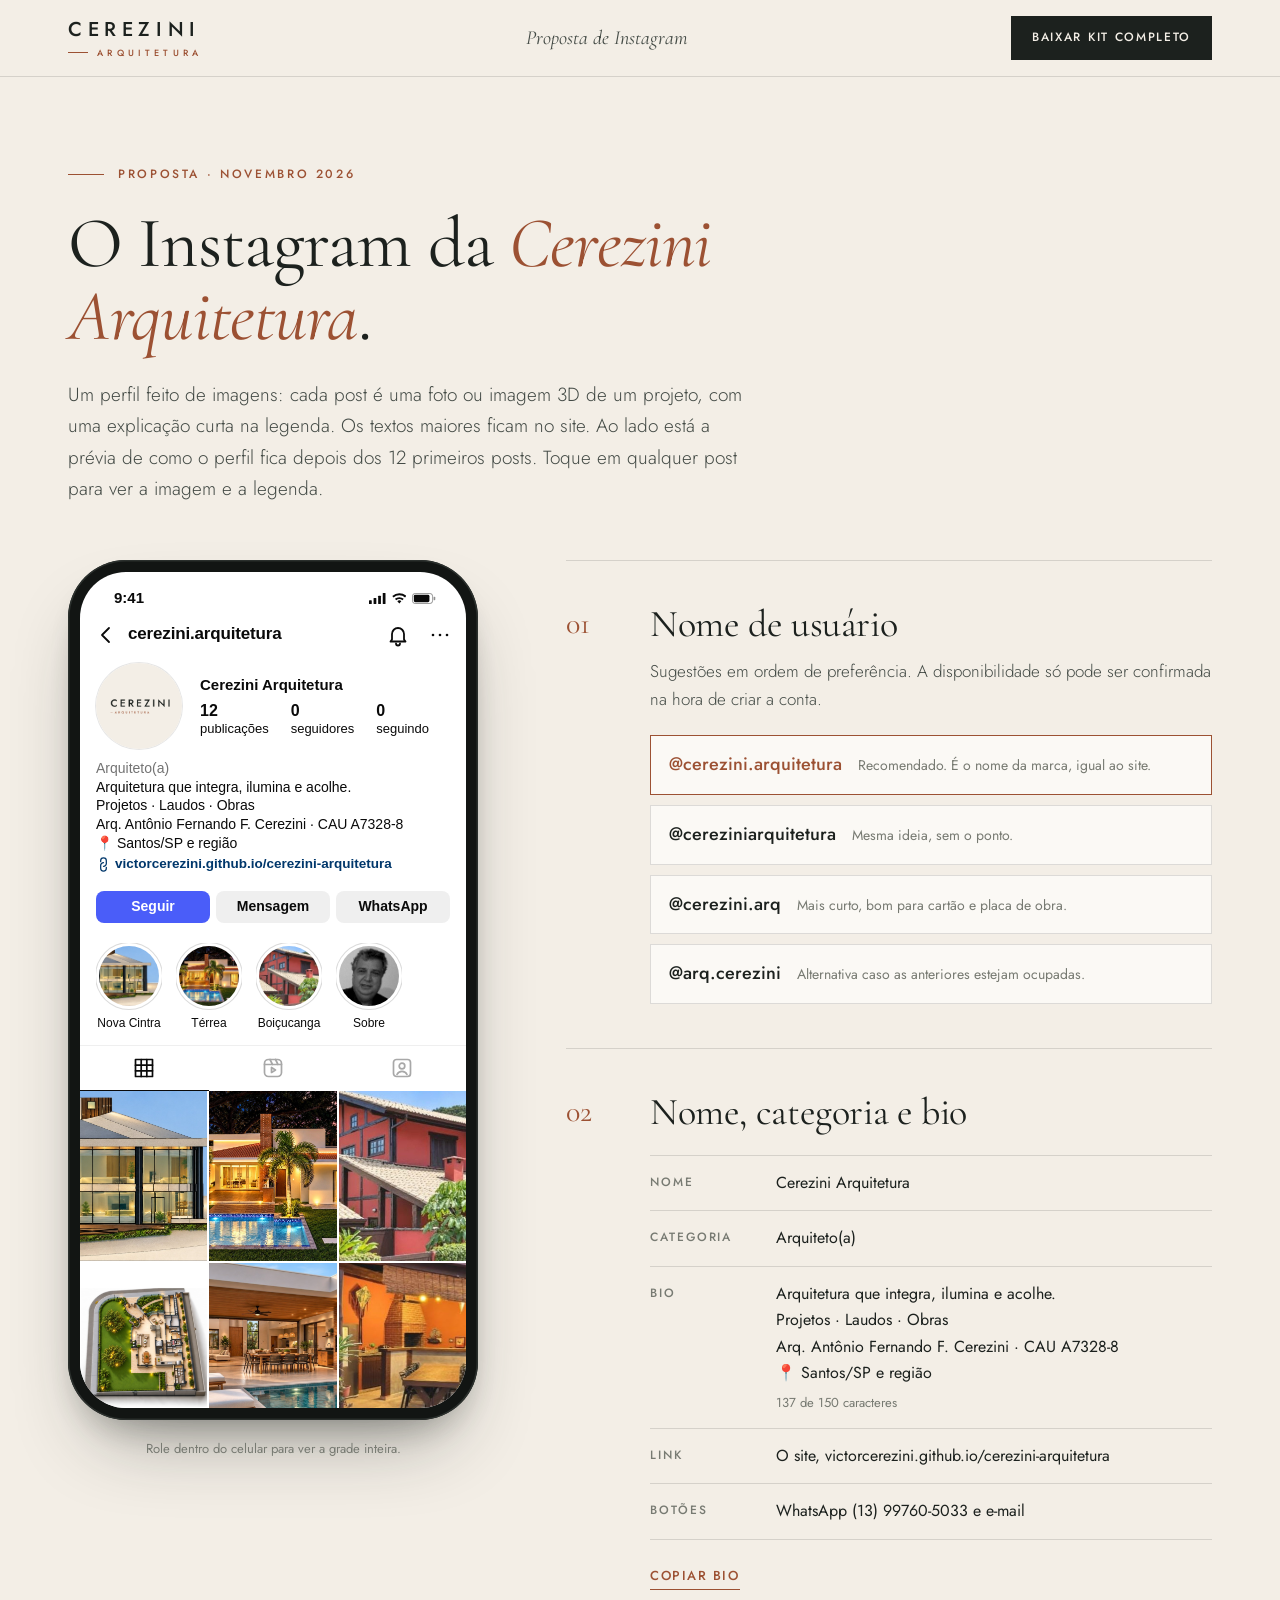
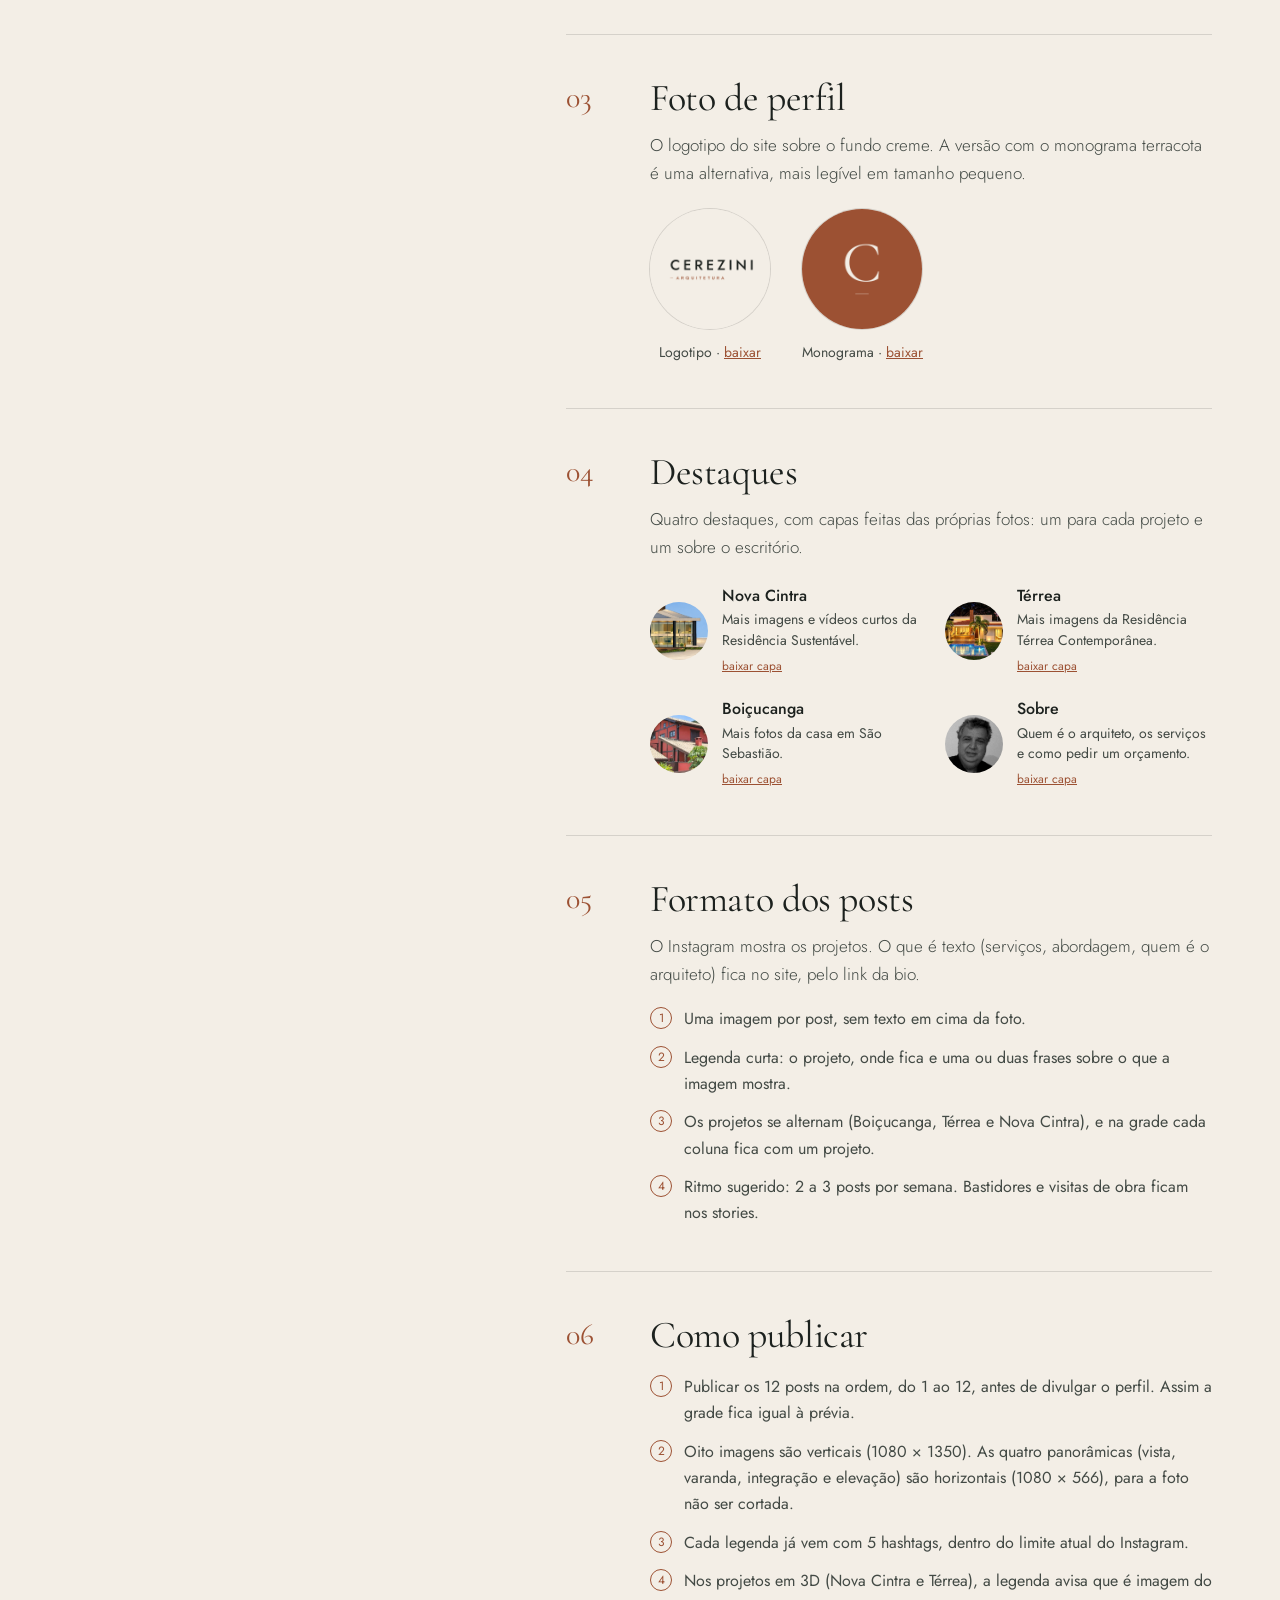
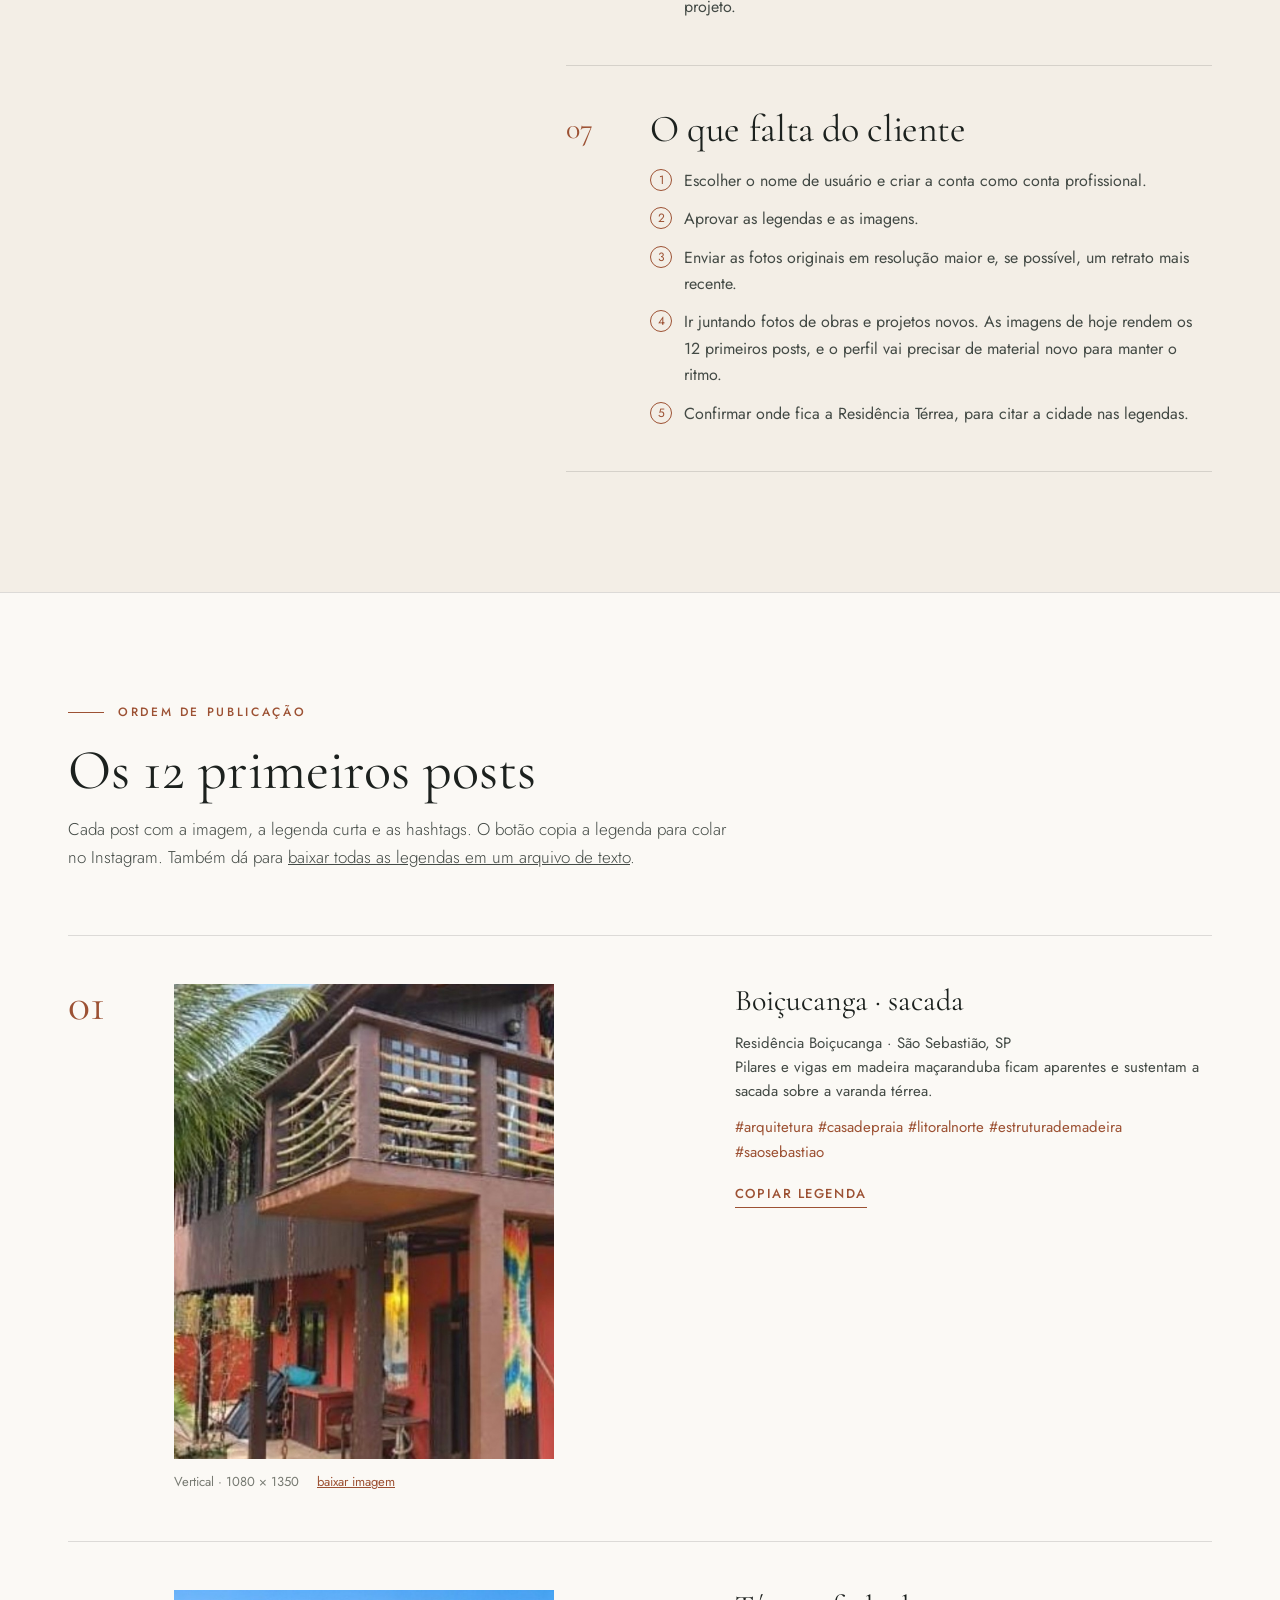
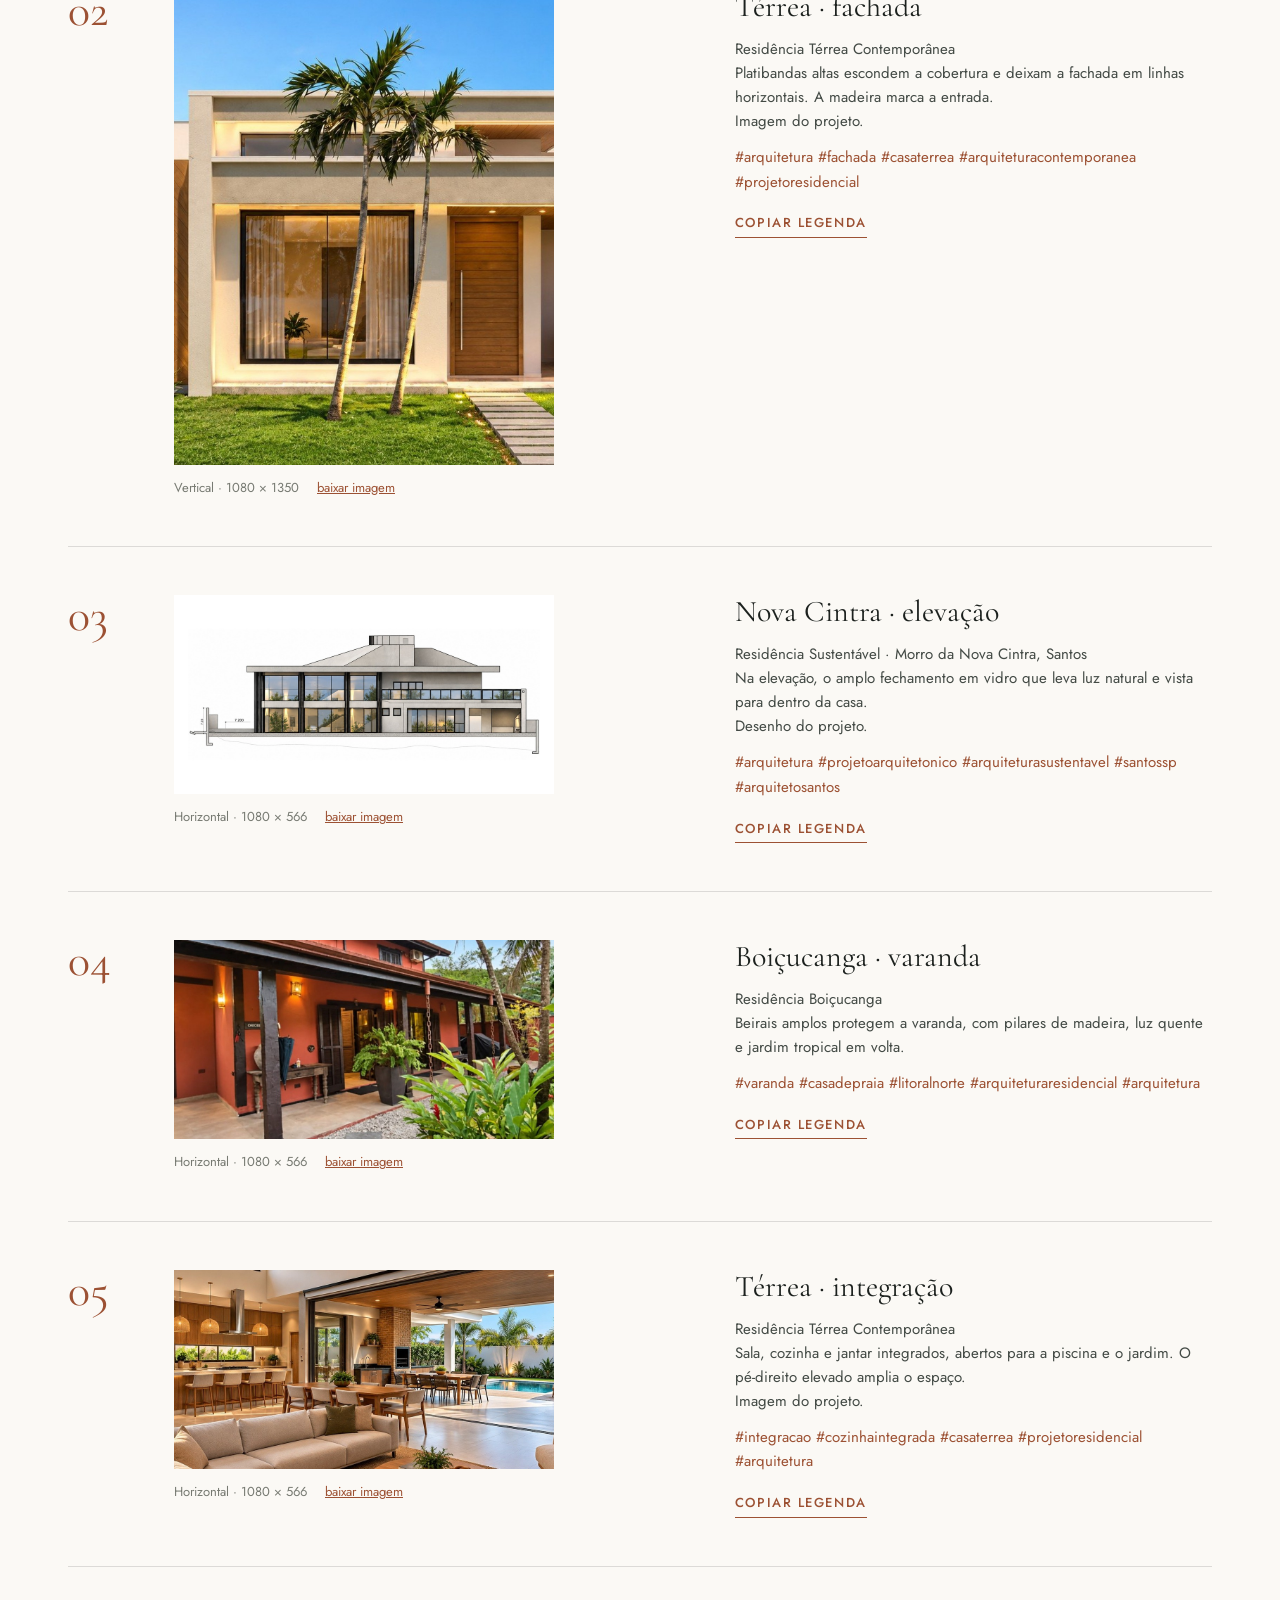
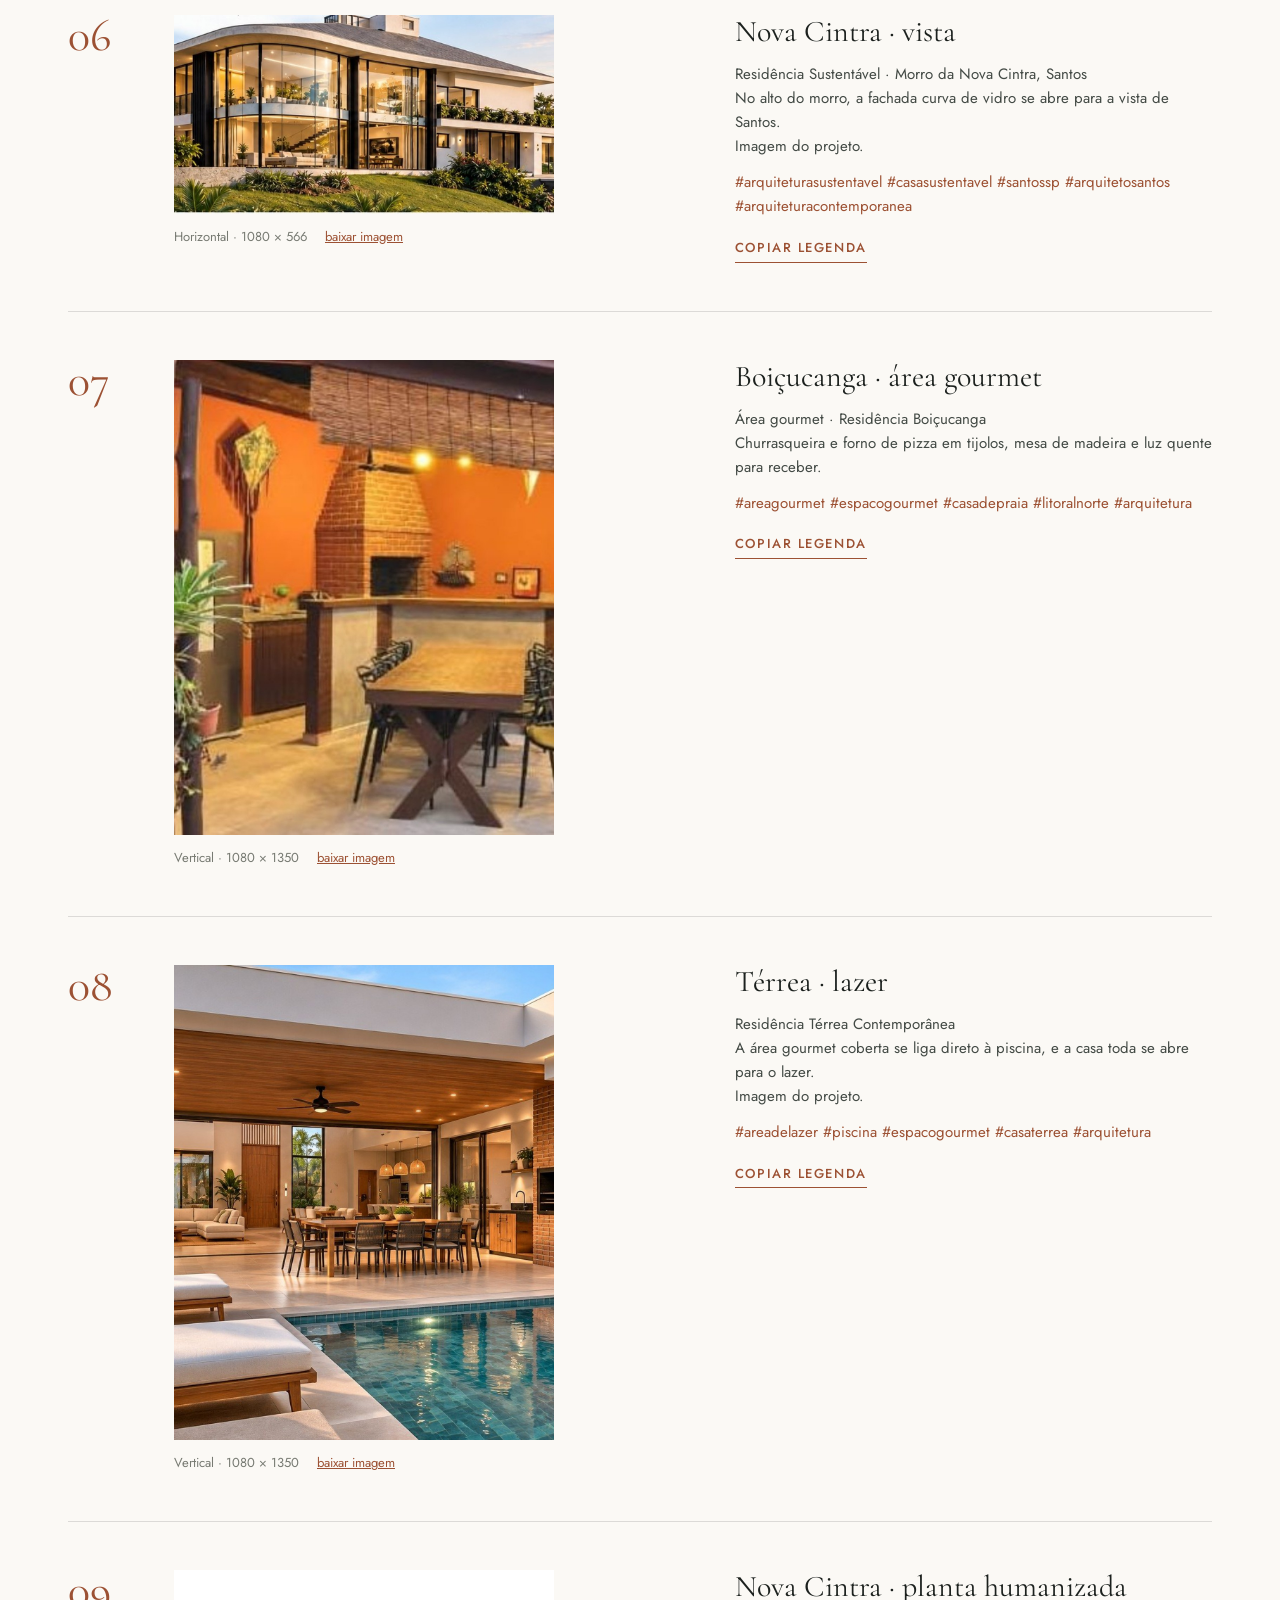
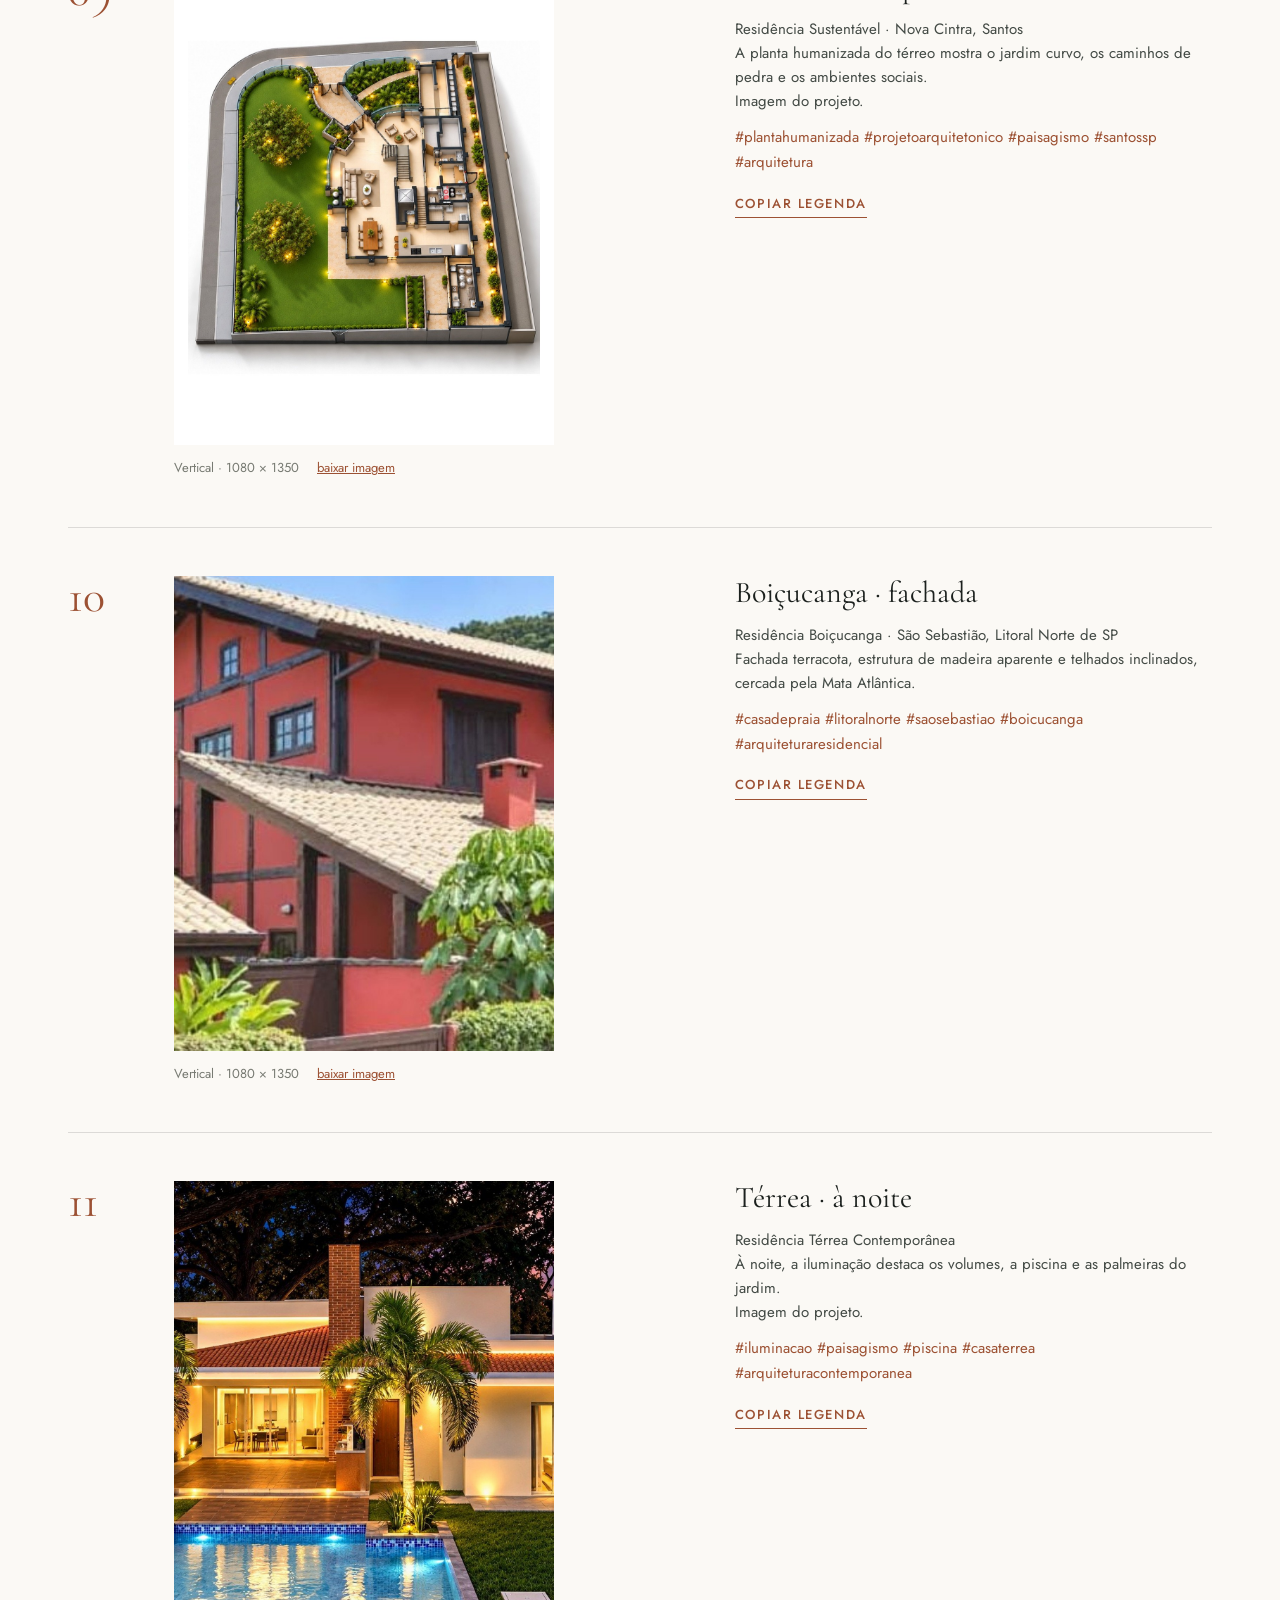
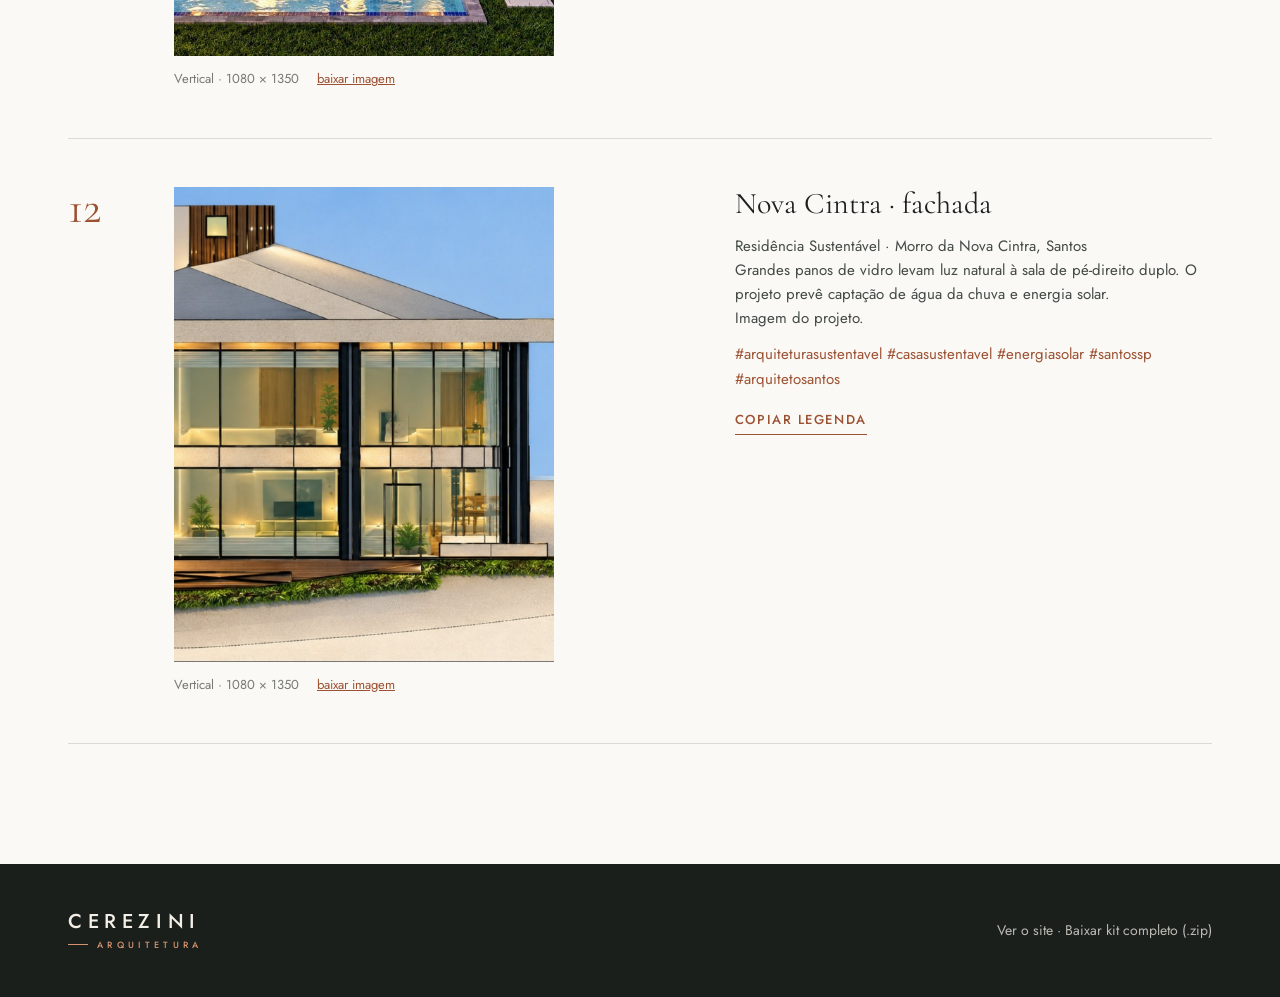
==== commit 37c6ff28: "Refaz o Instagram só com imagens dos projetos Victor achou que a primeira versão tinha muitos posts " ====
--- a/instagram/index.html
+++ b/instagram/index.html
@@ -28,7 +28,7 @@
     <section class="wrap intro">
       <p class="eyebrow">Proposta · Novembro 2026</p>
       <h1>O Instagram da <em>Cerezini Arquitetura</em>.</h1>
-      <p class="intro-lead">Um perfil com a mesma identidade do site: tons terrosos, tipografia serifada e os projetos em primeiro plano. Ao lado está a prévia de como o perfil fica depois dos 12 primeiros posts. Toque em qualquer post para ver as imagens e a legenda.</p>
+      <p class="intro-lead">Um perfil feito de imagens: cada post é uma foto ou imagem 3D de um projeto, com uma explicação curta na legenda. Os textos maiores ficam no site. Ao lado está a prévia de como o perfil fica depois dos 12 primeiros posts. Toque em qualquer post para ver a imagem e a legenda.</p>
     </section>
 
     <section class="wrap stage">
@@ -139,7 +139,7 @@
           <span class="block-num">04</span>
           <div>
             <h2>Destaques</h2>
-            <p>Seis destaques fixos no perfil, com capas terracota no estilo dos ícones do site.</p>
+            <p>Quatro destaques, com capas feitas das próprias fotos: um para cada projeto e um sobre o escritório.</p>
             <ul class="hl-list" id="hl-list"></ul>
           </div>
         </article>
@@ -147,10 +147,14 @@
         <article class="block">
           <span class="block-num">05</span>
           <div>
-            <h2>Linha editorial</h2>
-            <p>Quatro tipos de conteúdo, para o perfil não virar só portfólio nem só dica.</p>
-            <ul class="pillars" id="pillars"></ul>
-            <p class="rhythm"><strong>Ritmo sugerido:</strong> 2 a 3 posts por semana, stories pelo menos 3 vezes por semana e 1 Reels por semana quando houver vídeo (tour pelas imagens 3D, visita de obra, antes e depois de reforma).</p>
+            <h2>Formato dos posts</h2>
+            <p>O Instagram mostra os projetos. O que é texto (serviços, abordagem, quem é o arquiteto) fica no site, pelo link da bio.</p>
+            <ul class="steps">
+              <li>Uma imagem por post, sem texto em cima da foto.</li>
+              <li>Legenda curta: o projeto, onde fica e uma ou duas frases sobre o que a imagem mostra.</li>
+              <li>Os projetos se alternam (Boiçucanga, Térrea e Nova Cintra), e na grade cada coluna fica com um projeto.</li>
+              <li>Ritmo sugerido: 2 a 3 posts por semana. Bastidores e visitas de obra ficam nos stories.</li>
+            </ul>
           </div>
         </article>
 
@@ -160,9 +164,9 @@
             <h2>Como publicar</h2>
             <ul class="steps">
               <li>Publicar os 12 posts na ordem, do 1 ao 12, antes de divulgar o perfil. Assim a grade fica igual à prévia.</li>
-              <li>As imagens estão no formato 1080 × 1350 (4:5). O texto fica dentro da área que aparece na grade.</li>
+              <li>Oito imagens são verticais (1080 × 1350). As quatro panorâmicas (vista, varanda, integração e elevação) são horizontais (1080 × 566), para a foto não ser cortada.</li>
               <li>Cada legenda já vem com 5 hashtags, dentro do limite atual do Instagram.</li>
-              <li>Nos projetos em 3D (Nova Cintra e Térrea), a legenda avisa que são imagens do projeto.</li>
+              <li>Nos projetos em 3D (Nova Cintra e Térrea), a legenda avisa que é imagem do projeto.</li>
             </ul>
           </div>
         </article>
@@ -175,6 +179,7 @@
               <li>Escolher o nome de usuário e criar a conta como conta profissional.</li>
               <li>Aprovar as legendas e as imagens.</li>
               <li>Enviar as fotos originais em resolução maior e, se possível, um retrato mais recente.</li>
+              <li>Ir juntando fotos de obras e projetos novos. As imagens de hoje rendem os 12 primeiros posts, e o perfil vai precisar de material novo para manter o ritmo.</li>
               <li>Confirmar onde fica a Residência Térrea, para citar a cidade nas legendas.</li>
             </ul>
           </div>
@@ -188,7 +193,7 @@
         <header class="posts-head">
           <p class="eyebrow">Ordem de publicação</p>
           <h2>Os 12 primeiros posts</h2>
-          <p>Cada post com as imagens, a legenda pronta e as hashtags. O botão copia a legenda inteira para colar no Instagram. Também dá para <a href="kit/perfil-e-legendas.txt" download>baixar todas as legendas em um arquivo de texto</a>.</p>
+          <p>Cada post com a imagem, a legenda curta e as hashtags. O botão copia a legenda para colar no Instagram. Também dá para <a href="kit/perfil-e-legendas.txt" download>baixar todas as legendas em um arquivo de texto</a>.</p>
         </header>
         <ol class="post-list" id="post-list"></ol>
       </div>
@@ -210,10 +215,7 @@
     <div class="viewer-backdrop" data-close></div>
     <div class="viewer-box" role="dialog" aria-modal="true" aria-labelledby="viewer-title">
       <div class="viewer-media">
-        <div class="viewer-track" id="viewer-track"></div>
-        <button type="button" class="viewer-arrow prev" id="viewer-prev" aria-label="Imagem anterior"><svg viewBox="0 0 24 24"><path d="M15 5l-7 7 7 7"/></svg></button>
-        <button type="button" class="viewer-arrow next" id="viewer-next" aria-label="Próxima imagem"><svg viewBox="0 0 24 24"><path d="M9 5l7 7-7 7"/></svg></button>
-        <div class="viewer-dots" id="viewer-dots"></div>
+        <img id="viewer-img" alt="">
       </div>
       <div class="viewer-side">
         <div class="viewer-user">
--- a/instagram/css/instagram.css
+++ b/instagram/css/instagram.css
@@ -130,7 +130,7 @@
 
 .ig-highlights { display: flex; gap: 14px; padding: 16px 16px 14px; overflow-x: auto; scrollbar-width: none; }
 .ig-highlights::-webkit-scrollbar { display: none; }
-.ig-highlights li { flex: none; width: 66px; text-align: center; font-size: 12px; }
+.ig-highlights li { flex: none; width: 66px; text-align: center; font-size: 12px; white-space: nowrap; overflow: hidden; text-overflow: ellipsis; }
 .ig-highlights .ring { width: 66px; height: 66px; border-radius: 50%; padding: 3px; box-shadow: 0 0 0 1px #dbdbdb; margin-bottom: 6px; }
 .ig-highlights img { width: 100%; height: 100%; border-radius: 50%; object-fit: cover; }
 
@@ -144,7 +144,6 @@
 .ig-tile img { width: 100%; height: 100%; object-fit: cover; transition: transform .5s var(--ease), filter .3s; }
 .ig-tile:hover img { filter: brightness(.88); }
 .ig-tile:focus-visible { outline: 3px solid var(--terra); outline-offset: -3px; }
-.ig-tile .multi { position: absolute; top: 7px; right: 7px; width: 18px; height: 18px; fill: #fff; filter: drop-shadow(0 0 2px rgba(0, 0, 0, .45)); }
 
 /* ---------- Blocos da proposta ---------- */
 .plan { display: grid; gap: 0; border-top: 1px solid var(--line); }
@@ -179,15 +178,6 @@
 .hl-list span { display: block; font-size: 14px; line-height: 1.45; color: var(--ink-2); }
 .hl-list a { font-size: 12px; color: var(--terra); }
 
-.pillars { margin-top: 22px; display: grid; gap: 16px; }
-.pillars li { display: grid; grid-template-columns: 1fr auto; gap: 4px 20px; }
-.pillars strong { font-weight: 500; }
-.pillars em { font-style: normal; font-family: var(--serif); font-size: 22px; color: var(--terra); line-height: 1; }
-.pillars .bar { grid-column: 1 / -1; height: 3px; background: var(--paper-2); position: relative; }
-.pillars .bar i { position: absolute; inset: 0 auto 0 0; background: var(--terra); }
-.pillars p { grid-column: 1 / -1; font-size: 15px; color: var(--ink-2); font-weight: 300; }
-.rhythm { margin-top: 24px; font-size: 15px; color: var(--ink-2); padding: 16px 18px; background: var(--paper-3); border-left: 2px solid var(--terra); }
-.rhythm strong { font-weight: 500; color: var(--ink); }
 
 .steps { margin-top: 18px; display: grid; gap: 12px; counter-reset: s; }
 .steps li { position: relative; padding-left: 34px; color: var(--ink-2); font-size: 16px; }
@@ -203,15 +193,13 @@
 .post { display: grid; grid-template-columns: 70px minmax(0, 1.1fr) minmax(0, 1fr); gap: 36px; padding: 48px 0; border-bottom: 1px solid var(--line); }
 .post-n { font-family: var(--serif); font-size: 46px; line-height: .9; color: var(--terra); }
 .post-media { min-width: 0; }
-.post-strip { display: flex; gap: 10px; overflow-x: auto; padding-bottom: 10px; scroll-snap-type: x mandatory; scrollbar-width: thin; }
-.post-strip button { flex: none; width: 180px; aspect-ratio: 4 / 5; padding: 0; border: 0; background: var(--paper-2); cursor: zoom-in; scroll-snap-align: start; }
-.post-strip img { width: 100%; height: 100%; object-fit: cover; }
-.post-strip button:focus-visible { outline: 3px solid var(--terra); outline-offset: 2px; }
+.post-img { display: block; width: 100%; max-width: 380px; padding: 0; border: 0; background: var(--paper-2); cursor: zoom-in; }
+.post-img img { width: 100%; height: auto; }
+.post-img:focus-visible { outline: 3px solid var(--terra); outline-offset: 3px; }
 .post-meta { display: flex; flex-wrap: wrap; gap: 6px 18px; margin-top: 12px; font-size: 13px; color: var(--muted); }
 .post-meta a { color: var(--terra); }
 .post-text h3 { font-family: var(--serif); font-weight: 400; font-size: 30px; line-height: 1.1; }
-.post-pillar { display: inline-block; margin-top: 8px; font-size: 11px; font-weight: 500; letter-spacing: .18em; text-transform: uppercase; color: var(--terra); }
-.post-caption { margin-top: 16px; white-space: pre-line; font-size: 15px; line-height: 1.6; color: var(--ink-2); }
+.post-caption { margin-top: 14px; white-space: pre-line; font-size: 15px; line-height: 1.6; color: var(--ink-2); }
 .post-tags { margin-top: 12px; font-size: 15px; color: var(--terra); overflow-wrap: anywhere; }
 .post-text .link-btn { margin-top: 18px; }
 
@@ -226,18 +214,10 @@
 .viewer { position: fixed; inset: 0; z-index: 50; display: grid; place-items: center; padding: 32px; }
 .viewer[hidden] { display: none; }
 .viewer-backdrop { position: absolute; inset: 0; background: rgba(20, 24, 22, .82); }
-.viewer-box { position: relative; display: grid; grid-template-columns: auto 380px; max-width: 1080px; width: auto; max-height: calc(100vh - 64px); background: #fff; font-family: var(--ui); }
+.viewer-box { position: relative; display: grid; grid-template-columns: auto 380px; align-items: stretch; max-width: 1120px; width: auto; max-height: calc(100vh - 64px); background: #fff; font-family: var(--ui); }
 .viewer-media { position: relative; overflow: hidden; background: #000; aspect-ratio: 4 / 5; height: min(calc(100vh - 64px), 860px); max-width: calc(100vw - 64px - 380px); }
-.viewer-track { display: flex; height: 100%; transition: transform .45s var(--ease); }
-.viewer-track img { flex: none; width: 100%; height: 100%; object-fit: contain; }
-.viewer-arrow { position: absolute; top: 50%; transform: translateY(-50%); width: 34px; height: 34px; border-radius: 50%; border: 0; background: rgba(255, 255, 255, .88); display: grid; place-items: center; cursor: pointer; box-shadow: 0 2px 8px rgba(0, 0, 0, .2); }
-.viewer-arrow svg { width: 18px; height: 18px; fill: none; stroke: #111; stroke-width: 2.2; stroke-linecap: round; stroke-linejoin: round; }
-.viewer-arrow.prev { left: 12px; }
-.viewer-arrow.next { right: 12px; }
-.viewer-arrow[hidden] { display: none; }
-.viewer-dots { position: absolute; left: 0; right: 0; bottom: 14px; display: flex; justify-content: center; gap: 5px; }
-.viewer-dots i { width: 6px; height: 6px; border-radius: 50%; background: rgba(255, 255, 255, .5); }
-.viewer-dots i.on { background: #fff; }
+.viewer-media img { width: 100%; height: 100%; object-fit: contain; }
+.viewer-media.land { aspect-ratio: 1080 / 566; height: auto; width: min(calc(100vw - 64px - 380px), 720px); max-width: none; align-self: center; }
 .viewer-side { display: flex; flex-direction: column; min-height: 0; border-left: 1px solid #efefef; }
 .viewer-user { display: flex; align-items: center; gap: 10px; padding: 14px 16px; border-bottom: 1px solid #efefef; font-size: 14px; }
 .viewer-user img { width: 32px; height: 32px; border-radius: 50%; box-shadow: 0 0 0 1px rgba(0, 0, 0, .1); }
@@ -265,8 +245,8 @@
   .stage { grid-template-columns: minmax(0, 1fr); gap: 48px; }
   .phone-col { position: static; display: flex; flex-direction: column; align-items: center; }
   .viewer { padding: 0; }
-  .viewer-box { grid-template-columns: 1fr; width: 100%; max-height: 100vh; height: 100%; overflow-y: auto; }
-  .viewer-media { height: auto; width: 100%; max-width: none; }
+  .viewer-box { grid-template-columns: 1fr; grid-template-rows: auto 1fr; width: 100%; max-height: 100vh; height: 100%; overflow-y: auto; }
+  .viewer-media, .viewer-media.land { height: auto; width: 100%; max-width: none; align-self: start; }
   .viewer-side { border-left: 0; }
   .viewer-caption { overflow: visible; }
   .viewer-close { top: 12px; right: 12px; z-index: 2; }
@@ -295,10 +275,9 @@
   .post-list { margin-top: 40px; }
   .post { grid-template-columns: 1fr; gap: 18px; padding: 36px 0; }
   .post-text { grid-column: auto; }
-  .post-strip button { width: 150px; }
   .foot-inner { flex-direction: column; align-items: flex-start; }
 }
 
 @media (prefers-reduced-motion: reduce) {
-  .viewer-track, .ig-tile img, .toast { transition: none; }
-}
+  .ig-tile img, .toast { transition: none; }
+}
